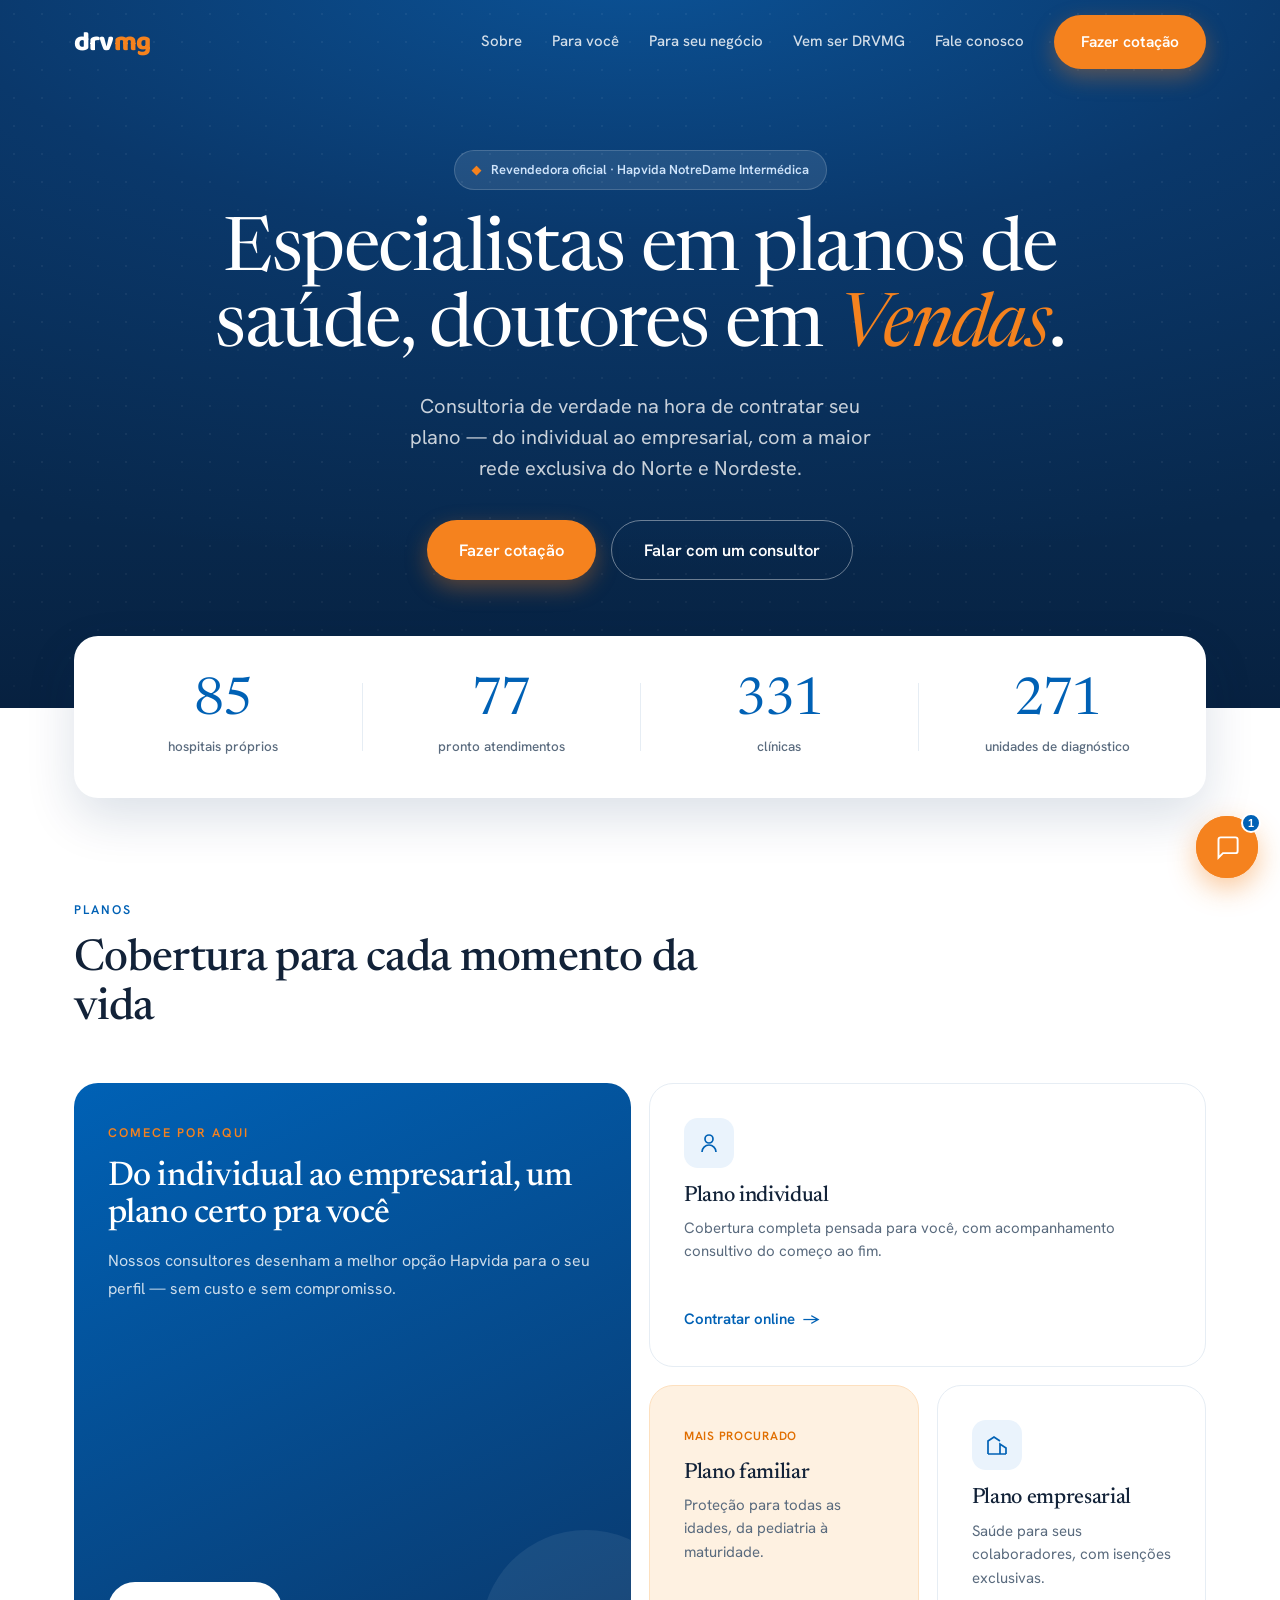
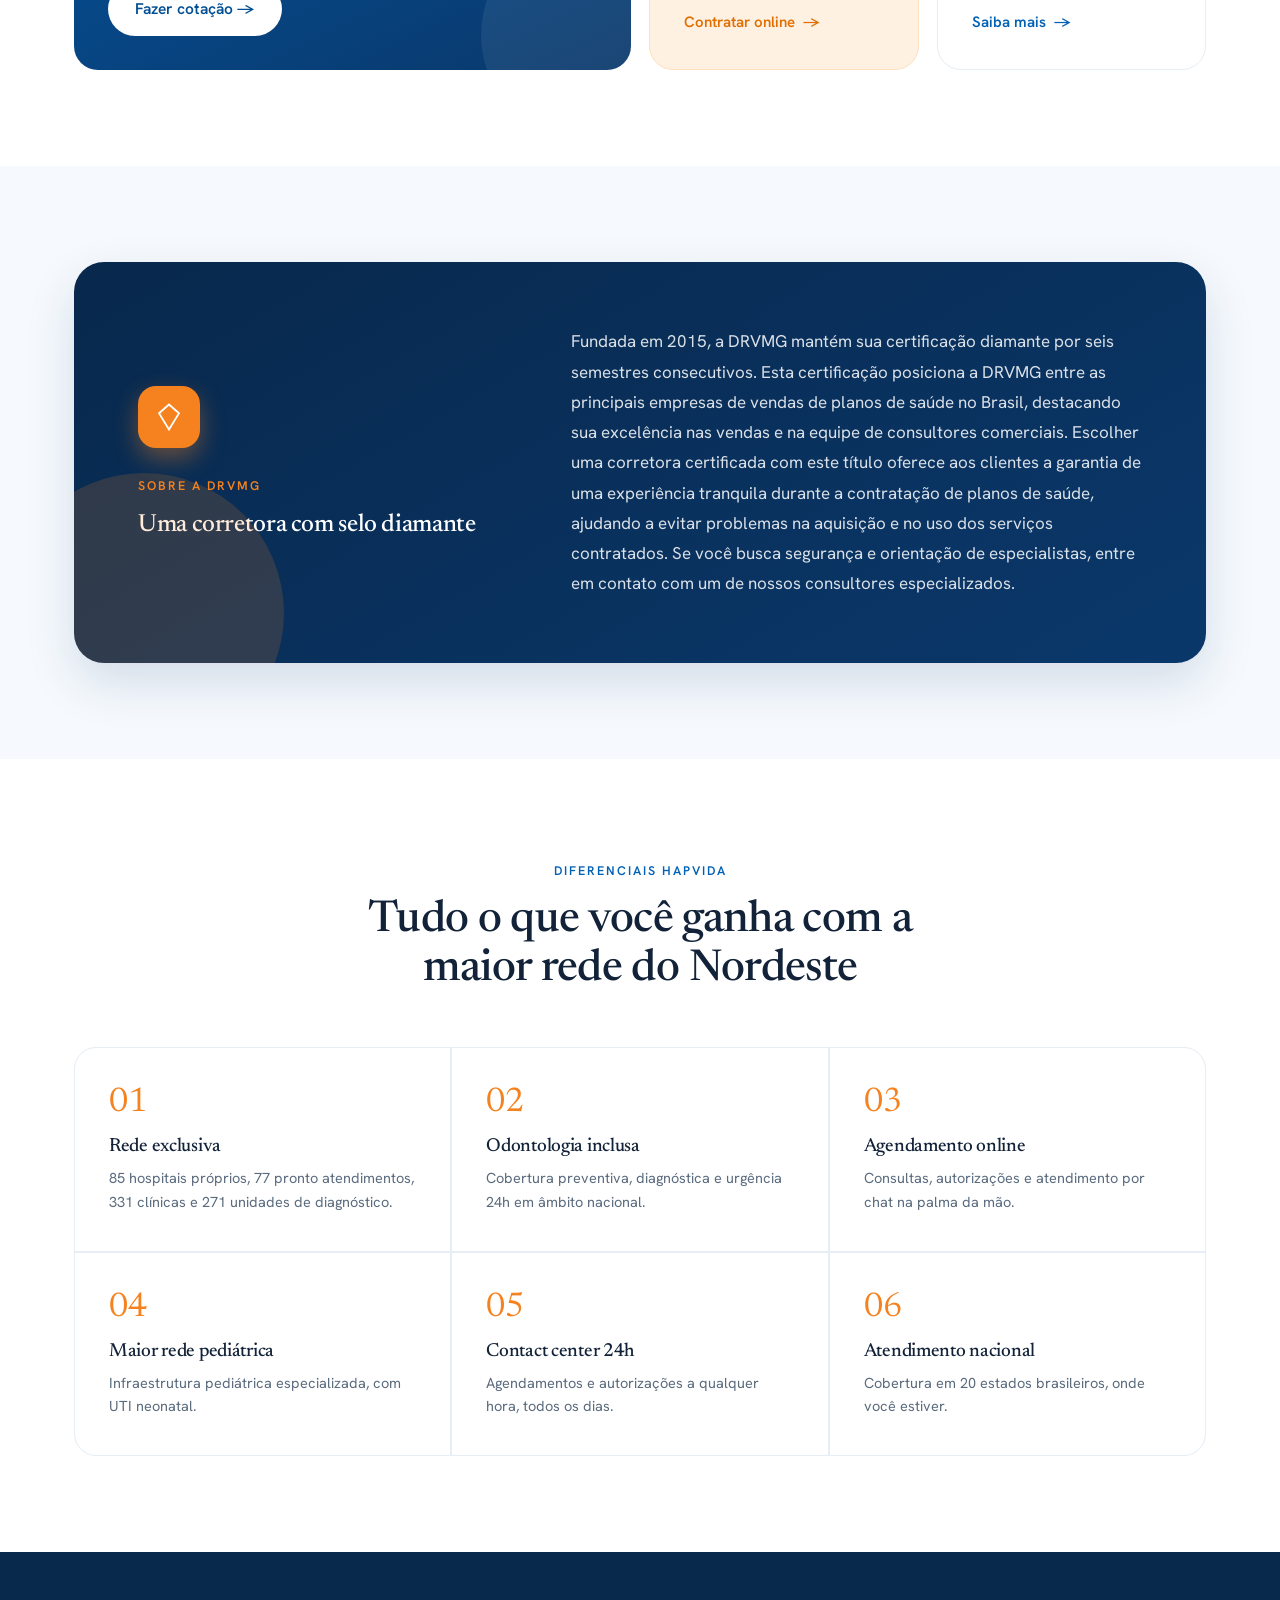
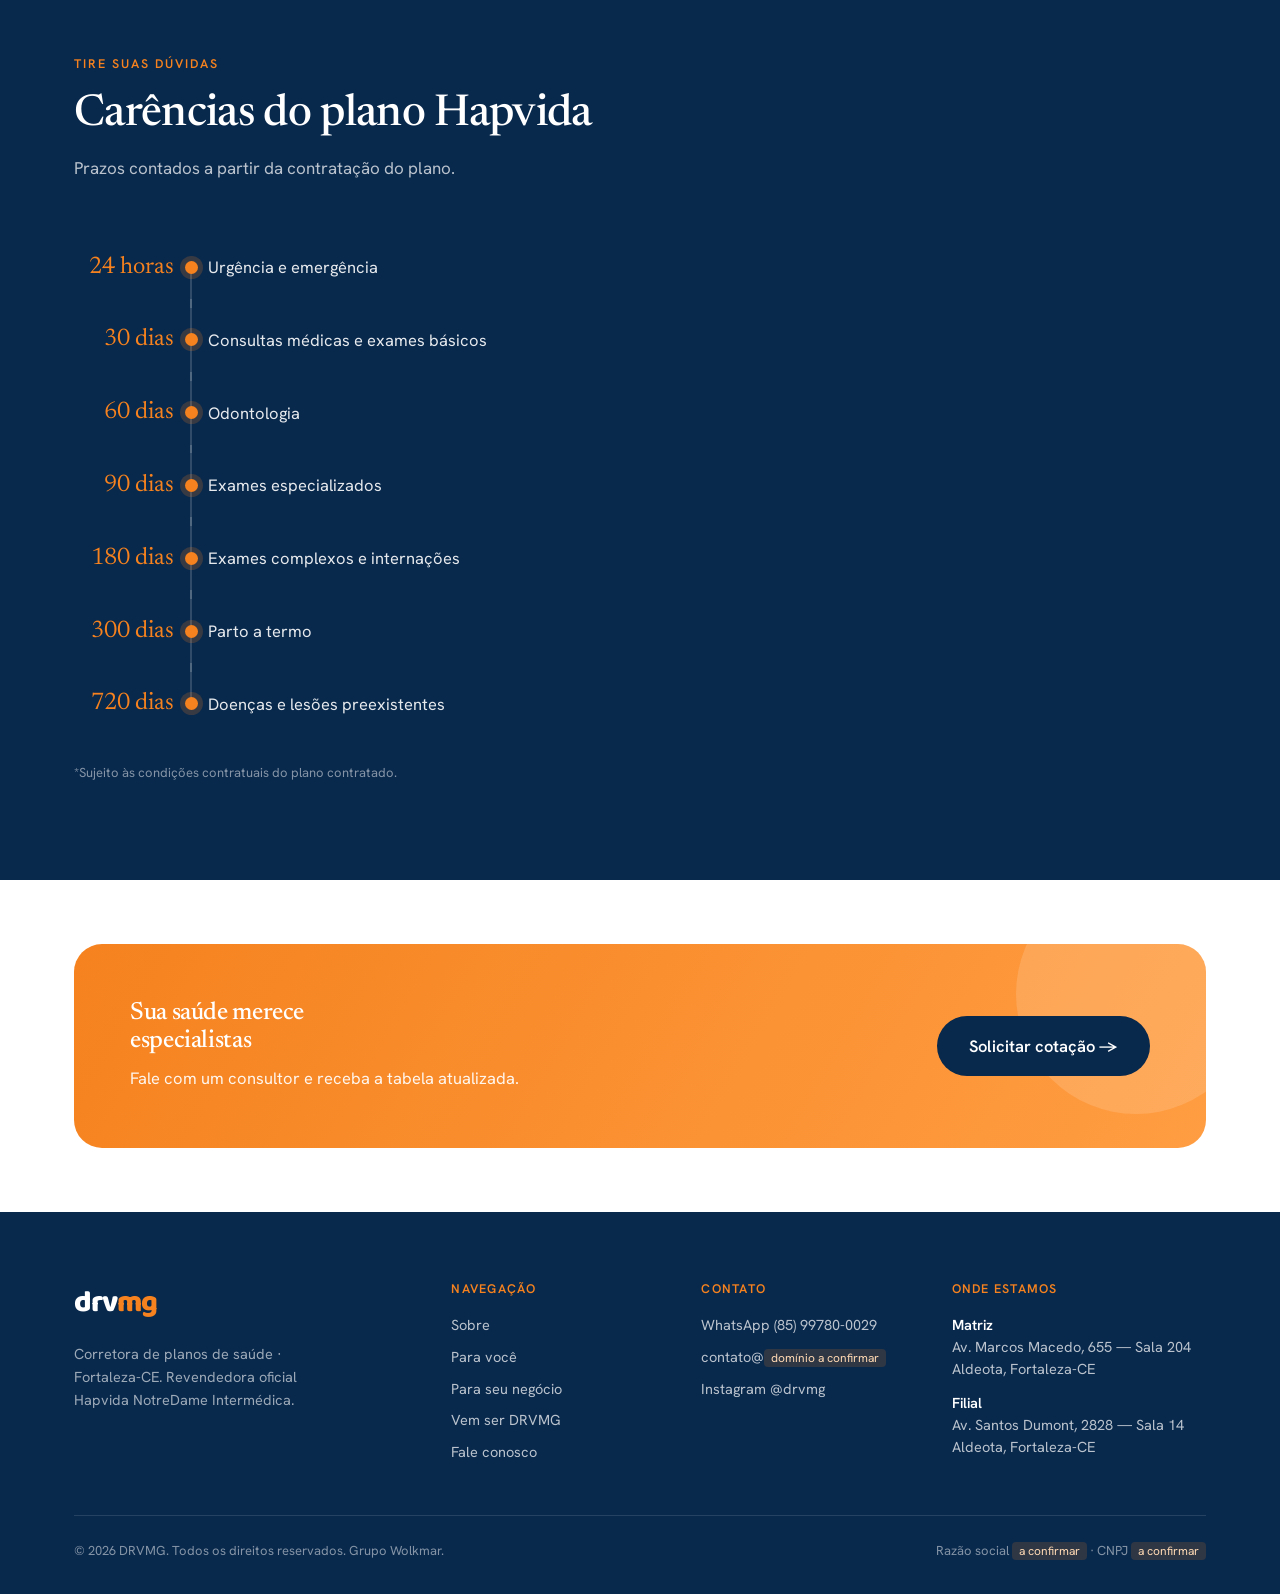
==== index.html @ 6e9d911c "Add DRVMG static site (Hapvida broker, Wolkmar rebrand) Co-Authored-By: Claude Opus 4.8 <noreply@ant" ====
<!doctype html>
<html lang="pt-BR">
<head>
<meta charset="utf-8" />
<meta name="viewport" content="width=device-width, initial-scale=1" />
<title>DRVMG — Planos de Saúde Hapvida em Fortaleza | Revendedora Oficial</title>
<meta name="description" content="Corretora certificação diamante no Hapvida NotreDame Intermédica. Planos individual, familiar e empresarial em Fortaleza-CE com atendimento consultivo." />
<link rel="preconnect" href="https://fonts.googleapis.com" />
<link rel="preconnect" href="https://fonts.gstatic.com" crossorigin />
<link href="https://fonts.googleapis.com/css2?family=Newsreader:ital,opsz,wght@0,6..72,300;0,6..72,400;0,6..72,500;1,6..72,400;1,6..72,500&family=Hanken+Grotesk:wght@400;500;600;700&display=swap" rel="stylesheet" />
<link rel="stylesheet" href="assets/styles.css" />
</head>
<body data-page="home">
<main>
  <section class="hero">
    <div class="wrap"><div class="inner">
      <span class="hpill rv"><span class="dm">◆</span> Revendedora oficial · Hapvida NotreDame Intermédica</span>
      <h1 class="rv d1">Especialistas em planos de saúde, doutores em <span class="mk">Vendas</span>.</h1>
      <p class="lede rv d2">Consultoria de verdade na hora de contratar seu plano — do individual ao empresarial, com a maior rede exclusiva do Norte e Nordeste.</p>
      <div class="hero-cta rv d3">
        <a class="btn btn-orange btn-lg" href="cotacao.html">Fazer cotação</a>
        <button class="btn btn-lineW btn-lg" data-wa="Olá! Gostaria de falar com um consultor da DRVMG.">Falar com um consultor</button>
      </div>
    </div></div>
  </section>

  <div class="wrap">
    <div class="statbar rv">
      <div class="stat"><div class="n">85</div><div class="t">hospitais próprios</div></div>
      <div class="stat"><div class="n">77</div><div class="t">pronto atendimentos</div></div>
      <div class="stat"><div class="n">331</div><div class="t">clínicas</div></div>
      <div class="stat"><div class="n">271</div><div class="t">unidades de diagnóstico</div></div>
    </div>
  </div>

  <section class="pad">
    <div class="wrap">
      <div class="sechead rv"><span class="over">Planos</span><h2>Cobertura para cada momento da vida</h2></div>
      <div class="bento">
        <div class="tile tA rv">
          <div>
            <span class="over">Comece por aqui</span>
            <h3>Do individual ao empresarial, um plano certo pra você</h3>
            <p>Nossos consultores desenham a melhor opção Hapvida para o seu perfil — sem custo e sem compromisso.</p>
          </div>
          <a class="btn btn-white" href="cotacao.html">Fazer cotação →</a>
        </div>
        <div class="tile tB rv d1">
          <div>
            <div class="pic"><svg width="24" height="24" viewBox="0 0 24 24" fill="none" stroke="currentColor" stroke-width="1.7"><circle cx="12" cy="8" r="4"/><path d="M5 21a7 7 0 0 1 14 0"/></svg></div>
            <h4>Plano individual</h4>
            <p class="desc">Cobertura completa pensada para você, com acompanhamento consultivo do começo ao fim.</p>
          </div>
          <a class="go" href="cotacao.html">Contratar online <span class="arw">→</span></a>
        </div>
        <div class="tile tC rv d2">
          <div>
            <span class="tag">Mais procurado</span>
            <h4 style="margin-top:12px">Plano familiar</h4>
            <p class="desc">Proteção para todas as idades, da pediatria à maturidade.</p>
          </div>
          <a class="go" href="cotacao.html">Contratar online <span class="arw">→</span></a>
        </div>
        <div class="tile tD rv d2">
          <div>
            <div class="pic"><svg width="24" height="24" viewBox="0 0 24 24" fill="none" stroke="currentColor" stroke-width="1.7"><path d="M3 21V8l6-4 6 4M15 21V11l6 4v6M3 21h18M7 12h0M11 12h0"/></svg></div>
            <h4>Plano empresarial</h4>
            <p class="desc">Saúde para seus colaboradores, com isenções exclusivas.</p>
          </div>
          <a class="go" href="para-seu-negocio.html">Saiba mais <span class="arw">→</span></a>
        </div>
      </div>
    </div>
  </section>

  <section class="pad bg-paper">
    <div class="wrap">
      <div class="instcard rv">
        <div>
          <div class="seal"><svg width="30" height="30" viewBox="0 0 24 24" fill="none" stroke="#fff" stroke-width="1.4"><path d="M12 2 4 9l8 13 8-13-8-7Z"/></svg></div>
          <span class="over">Sobre a DRVMG</span>
          <h2>Uma corretora com selo diamante</h2>
        </div>
        <div>
          <p>Fundada em 2015, a DRVMG mantém sua certificação diamante por seis semestres consecutivos. Esta certificação posiciona a DRVMG entre as principais empresas de vendas de planos de saúde no Brasil, destacando sua excelência nas vendas e na equipe de consultores comerciais. Escolher uma corretora certificada com este título oferece aos clientes a garantia de uma experiência tranquila durante a contratação de planos de saúde, ajudando a evitar problemas na aquisição e no uso dos serviços contratados. Se você busca segurança e orientação de especialistas, entre em contato com um de nossos consultores especializados.</p>
        </div>
      </div>
    </div>
  </section>

  <section class="pad">
    <div class="wrap">
      <div class="sechead center rv"><span class="over">Diferenciais Hapvida</span><h2>Tudo o que você ganha com a maior rede do Nordeste</h2></div>
      <div class="bengrid">
        <div class="ben rv"><div class="ix">01</div><h4>Rede exclusiva</h4><p>85 hospitais próprios, 77 pronto atendimentos, 331 clínicas e 271 unidades de diagnóstico.</p></div>
        <div class="ben rv d1"><div class="ix">02</div><h4>Odontologia inclusa</h4><p>Cobertura preventiva, diagnóstica e urgência 24h em âmbito nacional.</p></div>
        <div class="ben rv d2"><div class="ix">03</div><h4>Agendamento online</h4><p>Consultas, autorizações e atendimento por chat na palma da mão.</p></div>
        <div class="ben rv"><div class="ix">04</div><h4>Maior rede pediátrica</h4><p>Infraestrutura pediátrica especializada, com UTI neonatal.</p></div>
        <div class="ben rv d1"><div class="ix">05</div><h4>Contact center 24h</h4><p>Agendamentos e autorizações a qualquer hora, todos os dias.</p></div>
        <div class="ben rv d2"><div class="ix">06</div><h4>Atendimento nacional</h4><p>Cobertura em 20 estados brasileiros, onde você estiver.</p></div>
      </div>
    </div>
  </section>

  <section class="pad care">
    <div class="wrap">
      <div class="sechead rv"><span class="over" style="color:var(--orange)">Tire suas dúvidas</span><h2>Carências do plano Hapvida</h2><p>Prazos contados a partir da contratação do plano.</p></div>
      <div class="tline rv d1">
        <div class="titem"><div class="pz">24 horas</div><div class="cnx"><span class="dot"></span></div><div class="cv">Urgência e emergência</div></div>
        <div class="titem"><div class="pz">30 dias</div><div class="cnx"><span class="dot"></span></div><div class="cv">Consultas médicas e exames básicos</div></div>
        <div class="titem"><div class="pz">60 dias</div><div class="cnx"><span class="dot"></span></div><div class="cv">Odontologia</div></div>
        <div class="titem"><div class="pz">90 dias</div><div class="cnx"><span class="dot"></span></div><div class="cv">Exames especializados</div></div>
        <div class="titem"><div class="pz">180 dias</div><div class="cnx"><span class="dot"></span></div><div class="cv">Exames complexos e internações</div></div>
        <div class="titem"><div class="pz">300 dias</div><div class="cnx"><span class="dot"></span></div><div class="cv">Parto a termo</div></div>
        <div class="titem"><div class="pz">720 dias</div><div class="cnx"><span class="dot"></span></div><div class="cv">Doenças e lesões preexistentes</div></div>
      </div>
      <p class="carenote">*Sujeito às condições contratuais do plano contratado.</p>
    </div>
  </section>

  <section class="pad-sm">
    <div class="wrap">
      <div class="bandcard rv">
        <div><h2>Sua saúde merece especialistas</h2><p>Fale com um consultor e receba a tabela atualizada.</p></div>
        <a class="btn btn-dk" href="cotacao.html">Solicitar cotação →</a>
      </div>
    </div>
  </section>
</main>
<script src="assets/app.js"></script>
</body>
</html>
---- assets/styles.css ----
@import url('https://fonts.googleapis.com/css2?family=Baloo+2:wght@600;700;800&display=swap');
/* DRVMG — design system compartilhado (Newsreader + Hanken + Baloo 2, cores Hapvida) */
:root{
  --blue:#0061B5; --blue-600:#0071D1; --blue-700:#004E93; --blue-800:#0A386B; --blue-900:#08284C;
  --blue-50:#EAF3FC; --blue-100:#D6E7F8;
  --orange:#F5821E; --orange-600:#E06E00; --orange-50:#FEF1E1; --orange-100:#FDE0BF;
  --ink:#122238; --gray:#5A6B7E; --gray-2:#8A98A8;
  --paper:#F6FAFE; --white:#fff; --line:#E6EDF4;
  --font:"Hanken Grotesk",system-ui,sans-serif; --serif:"Newsreader",Georgia,serif; --logo:"Baloo 2","Hanken Grotesk",sans-serif;
  --sh:0 20px 50px rgba(9,45,90,.14); --sh-sm:0 8px 22px rgba(9,45,90,.08);
  --head-h:84px;
}
*{margin:0;padding:0;box-sizing:border-box}
html{scroll-behavior:smooth}
body{background:var(--white);color:var(--ink);font-family:var(--font);font-weight:400;font-size:16.5px;line-height:1.7;-webkit-font-smoothing:antialiased}
.wrap{max-width:1200px;margin:0 auto;padding:0 34px}
a{color:inherit;text-decoration:none}
img{max-width:100%;display:block}
h1,h2,h3,h4{font-family:var(--serif);font-weight:500;letter-spacing:-.015em;line-height:1.12;color:var(--ink)}
.over{font-size:12.5px;font-weight:600;letter-spacing:.16em;text-transform:uppercase;color:var(--blue)}
.serif{font-family:var(--serif)}

/* buttons */
.btn{font-family:var(--font);font-weight:600;font-size:15.5px;cursor:pointer;border:0;border-radius:999px;transition:all .22s ease;display:inline-flex;align-items:center;justify-content:center;gap:9px;text-align:center}
.btn-orange{background:var(--orange);color:#fff;padding:14px 27px;box-shadow:0 8px 22px rgba(245,130,30,.34)}
.btn-orange:hover{background:var(--orange-600);transform:translateY(-2px)}
.btn-blue{background:var(--blue);color:#fff;padding:14px 27px;box-shadow:0 8px 22px rgba(0,97,181,.28)}
.btn-blue:hover{background:var(--blue-700);transform:translateY(-2px)}
.btn-white{background:#fff;color:var(--blue-700);padding:14px 27px}
.btn-white:hover{transform:translateY(-2px);box-shadow:0 12px 28px rgba(0,0,0,.14)}
.btn-lineW{background:transparent;color:#fff;padding:13px 25px;border:1.5px solid rgba(255,255,255,.4)}
.btn-lineW:hover{border-color:#fff;background:rgba(255,255,255,.1)}
.btn-ghost{background:#fff;color:var(--blue);padding:13px 25px;border:1.5px solid var(--blue-100)}
.btn-ghost:hover{border-color:var(--blue);background:var(--blue-50)}
.btn-dk{background:var(--blue-900);color:#fff;padding:16px 32px;font-size:16.5px}
.btn-dk:hover{transform:translateY(-2px);background:#061c38}
.btn-lg{padding:16px 32px;font-size:16.5px}
.btn-block{width:100%}
.btn:disabled{opacity:.45;cursor:not-allowed;transform:none}

/* header */
.site-head{position:fixed;top:0;left:0;right:0;z-index:60;transition:background .3s ease,box-shadow .3s ease}
.site-head .wrap{display:flex;align-items:center;justify-content:space-between;height:var(--head-h)}
.brand{font-family:var(--logo);font-weight:800;font-size:27px;letter-spacing:-.03em;color:#fff;transition:color .3s ease;line-height:1}
.brand span{color:var(--orange)}
.nav{display:flex;align-items:center;gap:30px}
.navlink{font-size:15px;font-weight:500;color:rgba(255,255,255,.82);position:relative;padding:4px 0;transition:color .3s ease}
.navlink::after{content:"";position:absolute;left:0;bottom:-3px;width:0;height:2.5px;border-radius:2px;background:var(--orange);transition:width .28s ease}
.navlink:hover,.navlink.active{color:#fff}.navlink:hover::after,.navlink.active::after{width:100%}
.hamb{display:none;background:none;border:0;color:#fff;cursor:pointer;padding:6px}
.site-head.scrolled{background:#fff;box-shadow:0 6px 20px rgba(9,45,90,.09)}
.site-head.scrolled .brand{color:var(--blue-900)}
.site-head.scrolled .navlink{color:var(--gray)}
.site-head.scrolled .navlink:hover,.site-head.scrolled .navlink.active{color:var(--ink)}
.site-head.scrolled .hamb{color:var(--ink)}
/* mobile drawer */
.mmenu{position:fixed;inset:0;z-index:70;background:rgba(8,40,76,.5);backdrop-filter:blur(3px);opacity:0;visibility:hidden;transition:opacity .3s ease}
.mmenu.open{opacity:1;visibility:visible}
.mmenu-panel{position:absolute;top:0;right:0;height:100%;width:min(86%,340px);background:#fff;padding:26px 24px;display:flex;flex-direction:column;gap:6px;transform:translateX(100%);transition:transform .32s cubic-bezier(.2,.7,.2,1)}
.mmenu.open .mmenu-panel{transform:none}
.mmenu-panel .mm-top{display:flex;justify-content:space-between;align-items:center;margin-bottom:18px}
.mmenu-panel .brand{color:var(--blue-900)}
.mmenu-panel a{font-size:17px;font-weight:500;color:var(--ink);padding:13px 8px;border-bottom:1px solid var(--line)}
.mmenu-panel a.active{color:var(--orange-600)}
.mmenu-panel .btn{margin-top:16px}
.iconbtn{background:none;border:0;color:var(--ink);cursor:pointer;padding:6px}

/* hero */
.hero{position:relative;background:radial-gradient(120% 85% at 50% -5%,#0B5296 0%,#0A386B 46%,#08284C 100%);color:#fff;overflow:hidden;padding:150px 0 128px;text-align:center}
.hero::before{content:"";position:absolute;inset:0;background-image:radial-gradient(rgba(255,255,255,.05) 1px,transparent 1.4px);background-size:28px 28px;pointer-events:none}
.hero::after{content:"";position:absolute;left:0;right:0;bottom:0;height:180px;background:linear-gradient(to bottom,transparent,rgba(6,26,52,.5));pointer-events:none}
.hero .inner{position:relative;z-index:2;max-width:880px;margin:0 auto}
.hpill{display:inline-flex;align-items:center;gap:9px;font-size:13px;font-weight:600;padding:8px 17px;border-radius:999px;background:rgba(255,255,255,.1);border:1px solid rgba(255,255,255,.16);color:#cfe4fb}
.hpill .dm{color:var(--orange)}
.hero h1{color:#fff;font-weight:400;font-size:clamp(42px,6vw,74px);line-height:1.02;letter-spacing:-.02em;margin:26px 0 24px}
.hero h1 .mk{color:var(--orange);font-style:italic}
.hero .lede{font-size:20px;line-height:1.55;color:rgba(255,255,255,.78);max-width:44ch;margin:0 auto}
.hero-cta{display:flex;gap:15px;justify-content:center;margin-top:36px;flex-wrap:wrap}
/* compact hero for sub-pages */
.hero-sm{padding:150px 0 74px;text-align:left}
.hero-sm .inner{margin:0;max-width:760px}
.hero-sm h1{font-size:clamp(34px,5vw,56px);margin:18px 0 14px}
.hero-sm .lede{margin:0;font-size:19px;max-width:52ch}
.crumbs{font-size:13.5px;color:rgba(255,255,255,.6);display:flex;gap:8px;align-items:center}
.crumbs a:hover{color:#fff}.crumbs .sep{opacity:.5}

/* floating stat bar */
.statbar{background:#fff;border-radius:24px;box-shadow:var(--sh);margin-top:-72px;position:relative;z-index:20;display:grid;grid-template-columns:repeat(4,1fr);padding:34px 10px}
.stat{text-align:center;padding:6px 18px;position:relative}
.stat + .stat::before{content:"";position:absolute;left:0;top:14%;height:72%;width:1px;background:var(--line)}
.stat .n{font-family:var(--serif);font-size:52px;font-weight:400;line-height:1;color:var(--blue);letter-spacing:-.02em}
.stat .t{margin-top:7px;font-size:13.5px;color:var(--gray);font-weight:500}

/* sections */
section.pad{padding:96px 0}
section.pad-sm{padding:64px 0}
.sechead{max-width:640px;margin-bottom:48px}
.sechead.center{margin:0 auto 52px;text-align:center}
.sechead h2{font-size:clamp(30px,3.8vw,44px);margin-top:14px}
.sechead p{margin-top:14px;color:var(--gray);font-size:17px}
.bg-paper{background:var(--paper)}

/* bento plans */
.bento{display:grid;grid-template-columns:repeat(4,1fr);grid-auto-rows:1fr;gap:18px}
.tile{border-radius:24px;padding:34px;display:flex;flex-direction:column;transition:transform .28s ease,box-shadow .28s ease}
.tile:hover{transform:translateY(-5px)}
.tA{grid-column:1/3;grid-row:1/3;background:linear-gradient(155deg,var(--blue) 0%,var(--blue-800) 100%);color:#fff;justify-content:space-between;overflow:hidden;position:relative}
.tA::after{content:"";position:absolute;right:-60px;bottom:-70px;width:210px;height:210px;border-radius:50%;background:rgba(255,255,255,.07)}
.tA .over{color:var(--orange)}
.tA h3{color:#fff;font-size:34px;margin:14px 0 0;line-height:1.1}
.tA p{color:rgba(255,255,255,.8);font-size:16px;margin-top:14px;position:relative;z-index:1}
.tA .btn{align-self:flex-start;margin-top:26px;position:relative;z-index:1}
.tB{grid-column:3/5;grid-row:1/2;background:#fff;border:1.5px solid var(--line)}
.tC{grid-column:3/4;grid-row:2/3;background:var(--orange-50);border:1.5px solid var(--orange-100)}
.tD{grid-column:4/5;grid-row:2/3;background:#fff;border:1.5px solid var(--line)}
.tB,.tC,.tD{justify-content:space-between}
.tB:hover,.tC:hover,.tD:hover{box-shadow:var(--sh-sm);border-color:transparent}
.pic{width:50px;height:50px;border-radius:14px;display:flex;align-items:center;justify-content:center;background:var(--blue-50);color:var(--blue);margin-bottom:16px}
.tC .pic{background:#fff;color:var(--orange-600)}
.tile h4{font-size:22px;margin-bottom:9px}
.tile .desc{font-size:15px;color:var(--gray);line-height:1.55;margin-bottom:20px}
.go{font-size:15px;font-weight:600;color:var(--blue);display:inline-flex;align-items:center;gap:8px}
.tC .go{color:var(--orange-600)}
.go .arw{transition:transform .22s ease}.tile:hover .go .arw,.go:hover .arw{transform:translateX(5px)}
.tag{font-size:12px;font-weight:600;color:var(--orange-600);letter-spacing:.06em;text-transform:uppercase}

/* institutional floating card */
.instcard{background:linear-gradient(150deg,var(--blue-900),var(--blue-800));color:#fff;border-radius:30px;padding:64px;display:grid;grid-template-columns:.8fr 1.2fr;gap:52px;align-items:center;box-shadow:var(--sh);position:relative;overflow:hidden}
.instcard::before{content:"";position:absolute;left:-70px;bottom:-90px;width:280px;height:280px;border-radius:50%;background:rgba(245,130,30,.16)}
.instcard .over{color:var(--orange)}
.instcard h2{color:#fff;margin-top:14px}
.seal{width:62px;height:62px;border-radius:18px;background:var(--orange);display:flex;align-items:center;justify-content:center;margin-bottom:22px;box-shadow:0 10px 24px rgba(245,130,30,.4)}
.instcard p{font-size:17px;line-height:1.78;color:rgba(255,255,255,.85);position:relative;z-index:1}

/* numbered benefits */
.bengrid{display:grid;grid-template-columns:repeat(3,1fr);gap:2px;background:var(--line);border:1px solid var(--line);border-radius:22px;overflow:hidden}
.ben{background:#fff;padding:38px 34px;transition:background .25s ease;position:relative}
.ben:hover{background:var(--blue-50)}
.ben .ix{font-family:var(--serif);font-size:34px;color:var(--orange);line-height:1;font-weight:400}
.ben h4{font-size:19px;margin:16px 0 9px}
.ben p{font-size:14.5px;color:var(--gray);line-height:1.6}
.ben .ic{position:absolute;top:38px;right:34px;color:var(--blue-100)}
.ben:hover .ic{color:var(--blue)}

/* carencias timeline */
.care{background:var(--blue-900);color:#fff}
.care .sechead h2{color:#fff}.care .sechead p{color:rgba(255,255,255,.72)}
.tline{max-width:720px}
.titem{display:grid;grid-template-columns:100px 34px 1fr;align-items:center;padding:16px 0}
.titem .pz{font-family:var(--serif);font-size:24px;font-weight:400;color:var(--orange);text-align:right}
.titem .cnx{position:relative;height:100%;display:flex;align-items:center;justify-content:center}
.titem .cnx::before{content:"";position:absolute;top:-50%;bottom:-50%;width:2px;background:rgba(255,255,255,.16)}
.titem:first-child .cnx::before{top:50%}.titem:last-child .cnx::before{bottom:50%}
.titem .dot{width:13px;height:13px;border-radius:50%;background:var(--orange);box-shadow:0 0 0 5px rgba(245,130,30,.2);position:relative;z-index:1}
.titem .cv{font-size:16.5px;color:rgba(255,255,255,.9)}
.carenote{margin-top:22px;font-size:13px;color:rgba(255,255,255,.5)}

/* cta band */
.bandcard{background:linear-gradient(120deg,var(--orange),#ff9d42);border-radius:28px;padding:56px;display:flex;align-items:center;justify-content:space-between;gap:36px;flex-wrap:wrap;position:relative;overflow:hidden}
.bandcard::before{content:"";position:absolute;right:-50px;top:-70px;width:240px;height:240px;border-radius:50%;background:rgba(255,255,255,.14)}
.bandcard h2{color:#fff;max-width:18ch;position:relative;z-index:1}
.bandcard p{color:rgba(255,255,255,.92);margin-top:8px;position:relative;z-index:1}
.bandcard .btn{position:relative;z-index:1}

/* generic cards / values / faq / contact */
.grid-3{display:grid;grid-template-columns:repeat(3,1fr);gap:20px}
.grid-2{display:grid;grid-template-columns:repeat(2,1fr);gap:22px}
.card{background:#fff;border:1.5px solid var(--line);border-radius:20px;padding:32px}
.card h3{font-size:22px;margin-bottom:10px}
.card h4{font-size:19px;margin-bottom:8px}
.card p{color:var(--gray);font-size:15.5px}
.card .pic{margin-bottom:16px}
.chips{display:flex;flex-wrap:wrap;gap:10px}
.chip{background:var(--blue-50);color:var(--blue-700);font-weight:600;font-size:14px;padding:8px 15px;border-radius:999px;display:inline-flex;gap:8px;align-items:center}
.list-check{list-style:none;display:grid;gap:14px}
.list-check li{display:flex;gap:12px;align-items:flex-start;font-size:16px;color:var(--ink)}
.list-check .ck{flex:none;width:24px;height:24px;border-radius:50%;background:var(--orange-50);color:var(--orange-600);display:flex;align-items:center;justify-content:center;margin-top:1px}

.faq-item{border-bottom:1px solid var(--line)}
.faq-q{width:100%;background:none;border:0;cursor:pointer;display:flex;justify-content:space-between;align-items:center;gap:20px;padding:22px 4px;font-family:var(--font);font-size:17.5px;font-weight:500;color:var(--ink);text-align:left}
.faq-q .fx{flex:none;color:var(--orange);transition:transform .3s ease}
.faq-item.open .fx{transform:rotate(45deg)}
.faq-a{max-height:0;overflow:hidden;transition:max-height .35s ease}
.faq-a p{padding:0 4px 22px;color:var(--gray);font-size:16px;max-width:70ch}

/* footer */
footer{background:var(--blue-900);color:rgba(255,255,255,.7);font-size:14.5px}
footer .wrap{padding:66px 34px 32px}
.fgrid{display:grid;grid-template-columns:1.6fr 1fr 1fr 1.2fr;gap:38px;padding-bottom:42px;border-bottom:1px solid rgba(255,255,255,.12)}
.fbrand .mark{font-family:var(--logo);font-weight:800;font-size:30px;letter-spacing:-.03em;color:#fff}
.fbrand .mark span{color:var(--orange)}
.fbrand p{margin-top:13px;max-width:30ch;line-height:1.6;color:rgba(255,255,255,.6)}
.fcol h5{font-size:12.5px;letter-spacing:.1em;text-transform:uppercase;color:var(--orange);margin-bottom:15px;font-weight:600}
.fcol a,.fcol div{display:block;color:rgba(255,255,255,.72);margin-bottom:10px;line-height:1.5}
.fcol a:hover{color:#fff}
.ph{color:#ffd9b3;font-size:12px;background:rgba(245,130,30,.16);padding:1px 7px;border-radius:4px}
.foot-bottom{padding-top:24px;display:flex;justify-content:space-between;gap:18px;flex-wrap:wrap;font-size:13px;color:rgba(255,255,255,.5)}

/* forms */
.field{display:flex;flex-direction:column;gap:7px;margin-bottom:18px}
.field label{font-size:14px;font-weight:600;color:var(--ink)}
.field .hint{font-size:12.5px;color:var(--gray-2)}
.input,.select,.textarea{font-family:var(--font);font-size:16px;color:var(--ink);background:#fff;border:1.5px solid var(--line);border-radius:12px;padding:13px 15px;transition:border-color .2s ease,box-shadow .2s ease;width:100%}
.input:focus,.select:focus,.textarea:focus{outline:0;border-color:var(--blue);box-shadow:0 0 0 4px var(--blue-50)}
.input.err,.select.err{border-color:#e2564f;box-shadow:0 0 0 4px #fdecec}
.errmsg{font-size:12.5px;color:#c23a34;display:none}
.field.invalid .errmsg{display:block}
.opt-cards.grp-invalid .opt{border-color:#e2564f}
.row-2{display:grid;grid-template-columns:1fr 1fr;gap:16px}

/* radio option cards */
.opt-cards{display:grid;gap:14px}
.opt-cards.cols-2{grid-template-columns:1fr 1fr}
.opt-cards.cols-3{grid-template-columns:repeat(3,1fr)}
.opt{position:relative;border:1.5px solid var(--line);border-radius:16px;padding:20px 18px;cursor:pointer;transition:all .2s ease;background:#fff;display:flex;gap:14px;align-items:flex-start}
.opt:hover{border-color:var(--blue-100);background:var(--blue-50)}
.opt input{position:absolute;opacity:0;pointer-events:none}
.opt .oi{flex:none;width:44px;height:44px;border-radius:12px;background:var(--blue-50);color:var(--blue);display:flex;align-items:center;justify-content:center}
.opt .ot{font-weight:600;color:var(--ink);font-size:16px}
.opt .od{font-size:13.5px;color:var(--gray);margin-top:2px}
.opt .chkmark{position:absolute;top:14px;right:14px;width:22px;height:22px;border-radius:50%;border:2px solid var(--line);display:flex;align-items:center;justify-content:center;color:#fff;transition:all .2s ease}
.opt.sel{border-color:var(--blue);background:var(--blue-50);box-shadow:0 0 0 3px var(--blue-50)}
.opt.sel .oi{background:var(--blue);color:#fff}
.opt.sel .chkmark{background:var(--blue);border-color:var(--blue)}
.opt.sel .chkmark svg{display:block}.opt .chkmark svg{display:none}

/* floating attendance balloon */
.fab{position:fixed;right:22px;bottom:22px;z-index:80;display:flex;flex-direction:column;align-items:flex-end;gap:14px}
.fab-toast{background:#fff;border-radius:16px 16px 4px 16px;box-shadow:var(--sh);padding:12px 16px;max-width:230px;font-size:13.5px;color:var(--ink);position:relative;opacity:0;transform:translateY(8px) scale(.96);transition:all .3s ease;pointer-events:none}
.fab-toast.show{opacity:1;transform:none;pointer-events:auto}
.fab-toast b{color:var(--blue-700)}
.fab-toast .x{position:absolute;top:6px;right:8px;color:var(--gray-2);cursor:pointer;font-size:15px;line-height:1}
.fab-btn{width:62px;height:62px;border-radius:50%;border:0;cursor:pointer;background:var(--orange);color:#fff;box-shadow:0 10px 28px rgba(245,130,30,.45);display:flex;align-items:center;justify-content:center;position:relative;transition:transform .2s ease}
.fab-btn:hover{transform:scale(1.06)}
.fab-btn .badge{position:absolute;top:-3px;right:-3px;width:20px;height:20px;border-radius:50%;background:var(--blue);color:#fff;font-size:11px;font-weight:700;display:flex;align-items:center;justify-content:center;border:2px solid #fff}
.fab-btn .ring{position:absolute;inset:0;border-radius:50%;border:2px solid var(--orange);animation:pulse 2.2s ease-out infinite}
@keyframes pulse{0%{transform:scale(1);opacity:.7}100%{transform:scale(1.9);opacity:0}}
/* chat panel */
.chat{position:fixed;right:22px;bottom:22px;z-index:81;width:min(92vw,360px);background:#fff;border-radius:20px;box-shadow:var(--sh);overflow:hidden;transform-origin:bottom right;opacity:0;visibility:hidden;transform:translateY(14px) scale(.96);transition:all .28s cubic-bezier(.2,.7,.2,1)}
.chat.open{opacity:1;visibility:visible;transform:none}
.chat-head{background:linear-gradient(140deg,var(--blue),var(--blue-800));color:#fff;padding:20px 20px 22px;display:flex;gap:12px;align-items:center;position:relative}
.chat-head .av{width:44px;height:44px;border-radius:50%;background:rgba(255,255,255,.16);display:flex;align-items:center;justify-content:center;flex:none}
.chat-head .status{font-size:12.5px;color:#bfe0c4;display:flex;align-items:center;gap:6px;margin-top:2px}
.chat-head .status .dot{width:8px;height:8px;border-radius:50%;background:#57d98a;box-shadow:0 0 0 3px rgba(87,217,138,.25)}
.chat-head .close{position:absolute;top:14px;right:14px;color:#fff;background:none;border:0;cursor:pointer;opacity:.85}
.chat-body{padding:18px}
.chat-msg{background:var(--blue-50);color:var(--ink);border-radius:4px 16px 16px 16px;padding:12px 15px;font-size:14.5px;max-width:86%;margin-bottom:16px}
.chat-opts{display:grid;gap:10px}
.chat-opt{display:flex;align-items:center;gap:12px;padding:13px 15px;border:1.5px solid var(--line);border-radius:14px;cursor:pointer;transition:all .2s ease;background:#fff;font-size:15px;font-weight:500;color:var(--ink);text-align:left;width:100%}
.chat-opt:hover{border-color:var(--blue);background:var(--blue-50);transform:translateX(2px)}
.chat-opt .ci{flex:none;width:36px;height:36px;border-radius:10px;background:var(--blue-50);color:var(--blue);display:flex;align-items:center;justify-content:center}
.chat-opt .arw{margin-left:auto;color:var(--gray-2)}
.chat-foot{padding:14px 18px;border-top:1px solid var(--line);font-size:12px;color:var(--gray-2);text-align:center}

/* popup modal */
.modal-ov{position:fixed;inset:0;z-index:90;background:rgba(8,40,76,.55);backdrop-filter:blur(4px);display:flex;align-items:center;justify-content:center;padding:22px;opacity:0;visibility:hidden;transition:opacity .3s ease}
.modal-ov.open{opacity:1;visibility:visible}
.modal{background:#fff;border-radius:24px;overflow:hidden;width:min(100%,860px);display:grid;grid-template-columns:1fr 1fr;box-shadow:var(--sh);transform:translateY(16px) scale(.97);transition:transform .32s cubic-bezier(.2,.7,.2,1)}
.modal-ov.open .modal{transform:none}
.modal-aside{background:linear-gradient(150deg,var(--blue),var(--blue-900));color:#fff;padding:44px 38px;position:relative;overflow:hidden;display:flex;flex-direction:column;justify-content:center}
.modal-aside::before{content:"";position:absolute;right:-60px;bottom:-70px;width:200px;height:200px;border-radius:50%;background:rgba(245,130,30,.2)}
.modal-aside .over{color:var(--orange)}
.modal-aside h3{color:#fff;font-size:28px;margin:12px 0 12px}
.modal-aside p{color:rgba(255,255,255,.82);font-size:15px;position:relative;z-index:1}
.modal-aside ul{list-style:none;margin-top:18px;display:grid;gap:10px;position:relative;z-index:1}
.modal-aside li{display:flex;gap:10px;align-items:center;font-size:14.5px;color:#fff}
.modal-aside li .ck{color:var(--orange)}
.modal-form{padding:44px 38px;position:relative}
.modal-form h4{font-size:21px;margin-bottom:6px}
.modal-form .sub{color:var(--gray);font-size:14.5px;margin-bottom:22px}
.modal-close{position:absolute;top:16px;right:16px;background:#fff;border:1.5px solid var(--line);color:var(--ink);cursor:pointer;width:36px;height:36px;border-radius:50%;display:flex;align-items:center;justify-content:center;z-index:3}
.modal-close:hover{background:var(--blue-50)}
.form-ok{display:none;text-align:center;padding:16px 0}
.form-ok .ok-ic{width:64px;height:64px;border-radius:50%;background:var(--blue-50);color:var(--blue);display:flex;align-items:center;justify-content:center;margin:0 auto 16px}

/* quote wizard */
.wizard{max-width:820px;margin:0 auto;background:#fff;border:1.5px solid var(--line);border-radius:24px;box-shadow:var(--sh-sm);overflow:hidden}
.wz-top{padding:26px 32px 0}
.wz-bar{height:6px;background:var(--line);border-radius:999px;overflow:hidden;margin-bottom:10px}
.wz-fill{height:100%;background:linear-gradient(90deg,var(--blue),var(--orange));width:20%;border-radius:999px;transition:width .4s cubic-bezier(.2,.7,.2,1)}
.wz-meta{display:flex;justify-content:space-between;font-size:13px;color:var(--gray);font-weight:500}
.wz-body{padding:20px 32px 8px}
.wz-step{display:none;animation:fade .35s ease}
.wz-step.active{display:block}
@keyframes fade{from{opacity:0;transform:translateY(10px)}to{opacity:1;transform:none}}
.wz-step h3{font-size:24px;margin-bottom:6px}
.wz-step .stx{color:var(--gray);font-size:15px;margin-bottom:22px}
.wz-nav{display:flex;justify-content:space-between;gap:14px;padding:18px 32px 30px;border-top:1px solid var(--line);margin-top:14px}
.ages{display:grid;gap:10px;margin-top:6px}
.age-row{display:flex;gap:10px;align-items:center}
.age-row .input{max-width:120px}
.age-row .rm{background:var(--blue-50);border:0;color:var(--blue-700);width:42px;height:42px;border-radius:11px;cursor:pointer;flex:none;display:flex;align-items:center;justify-content:center}
.age-row .rm:hover{background:var(--blue-100)}
.addage{background:none;border:1.5px dashed var(--blue-100);color:var(--blue-700);border-radius:12px;padding:11px;cursor:pointer;font-family:var(--font);font-weight:600;font-size:14.5px;display:flex;gap:8px;align-items:center;justify-content:center;margin-top:4px}
.addage:hover{background:var(--blue-50)}
.wz-summary{background:var(--blue-50);border-radius:16px;padding:20px 22px;margin-bottom:8px}
.wz-summary .srow{display:flex;justify-content:space-between;gap:16px;padding:8px 0;border-bottom:1px solid var(--blue-100);font-size:14.5px}
.wz-summary .srow:last-child{border-bottom:0}
.wz-summary .srow span:first-child{color:var(--gray)}
.wz-summary .srow span:last-child{font-weight:600;color:var(--ink);text-align:right}
.wz-done{text-align:center;padding:30px 10px}
.wz-done .ok-ic{width:76px;height:76px;border-radius:50%;background:var(--blue-50);color:var(--blue);display:flex;align-items:center;justify-content:center;margin:0 auto 20px}

/* reveal */
.rv{opacity:0;transform:translateY(24px);transition:opacity .7s cubic-bezier(.2,.7,.2,1),transform .7s cubic-bezier(.2,.7,.2,1)}
.rv.in{opacity:1;transform:none}
.d1{transition-delay:.08s}.d2{transition-delay:.16s}.d3{transition-delay:.24s}
.sr-only{position:absolute;width:1px;height:1px;padding:0;margin:-1px;overflow:hidden;clip:rect(0,0,0,0);border:0}

@media(max-width:920px){
  .nav{display:none}.hamb{display:block}
  .statbar{grid-template-columns:repeat(2,1fr);gap:26px 0}
  .stat:nth-child(3)::before{display:none}
  .bento{grid-template-columns:1fr}
  .tA,.tB,.tC,.tD{grid-column:1/-1;grid-row:auto}
  .tA{min-height:210px}
  .instcard{grid-template-columns:1fr;gap:30px;padding:44px 34px}
  .bengrid,.grid-3,.grid-2,.opt-cards.cols-3{grid-template-columns:1fr}
  .modal{grid-template-columns:1fr}.modal-aside{display:none}
  .fgrid{grid-template-columns:1fr 1fr}
}
@media(max-width:560px){
  .wrap{padding:0 20px}
  .hero{padding:130px 0 116px}.hero-sm{padding:130px 0 62px}
  .titem{grid-template-columns:74px 28px 1fr}.titem .pz{font-size:19px}
  .fgrid{grid-template-columns:1fr}
  .instcard,.bandcard{padding:34px 24px}
  .opt-cards.cols-2{grid-template-columns:1fr}
  .row-2{grid-template-columns:1fr}
  .wz-body,.wz-top,.wz-nav{padding-left:20px;padding-right:20px}
  section.pad{padding:70px 0}
}
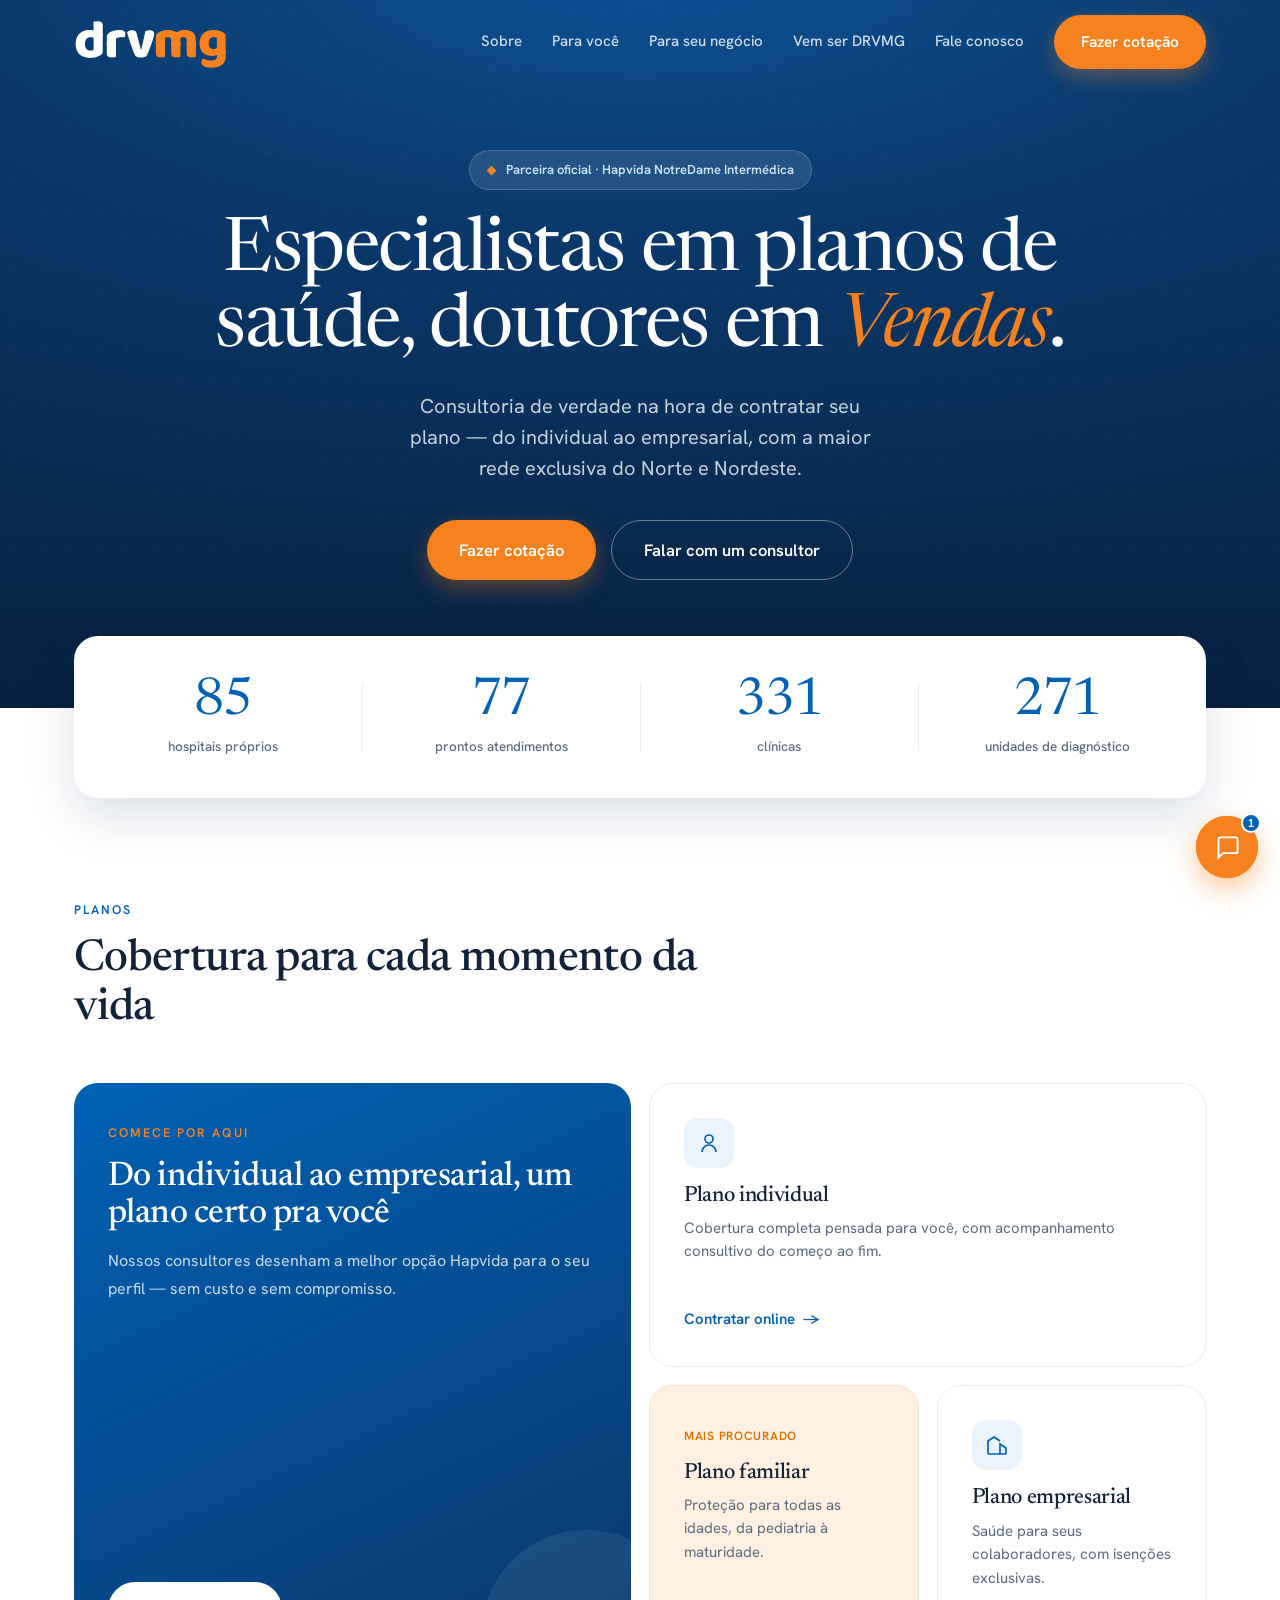
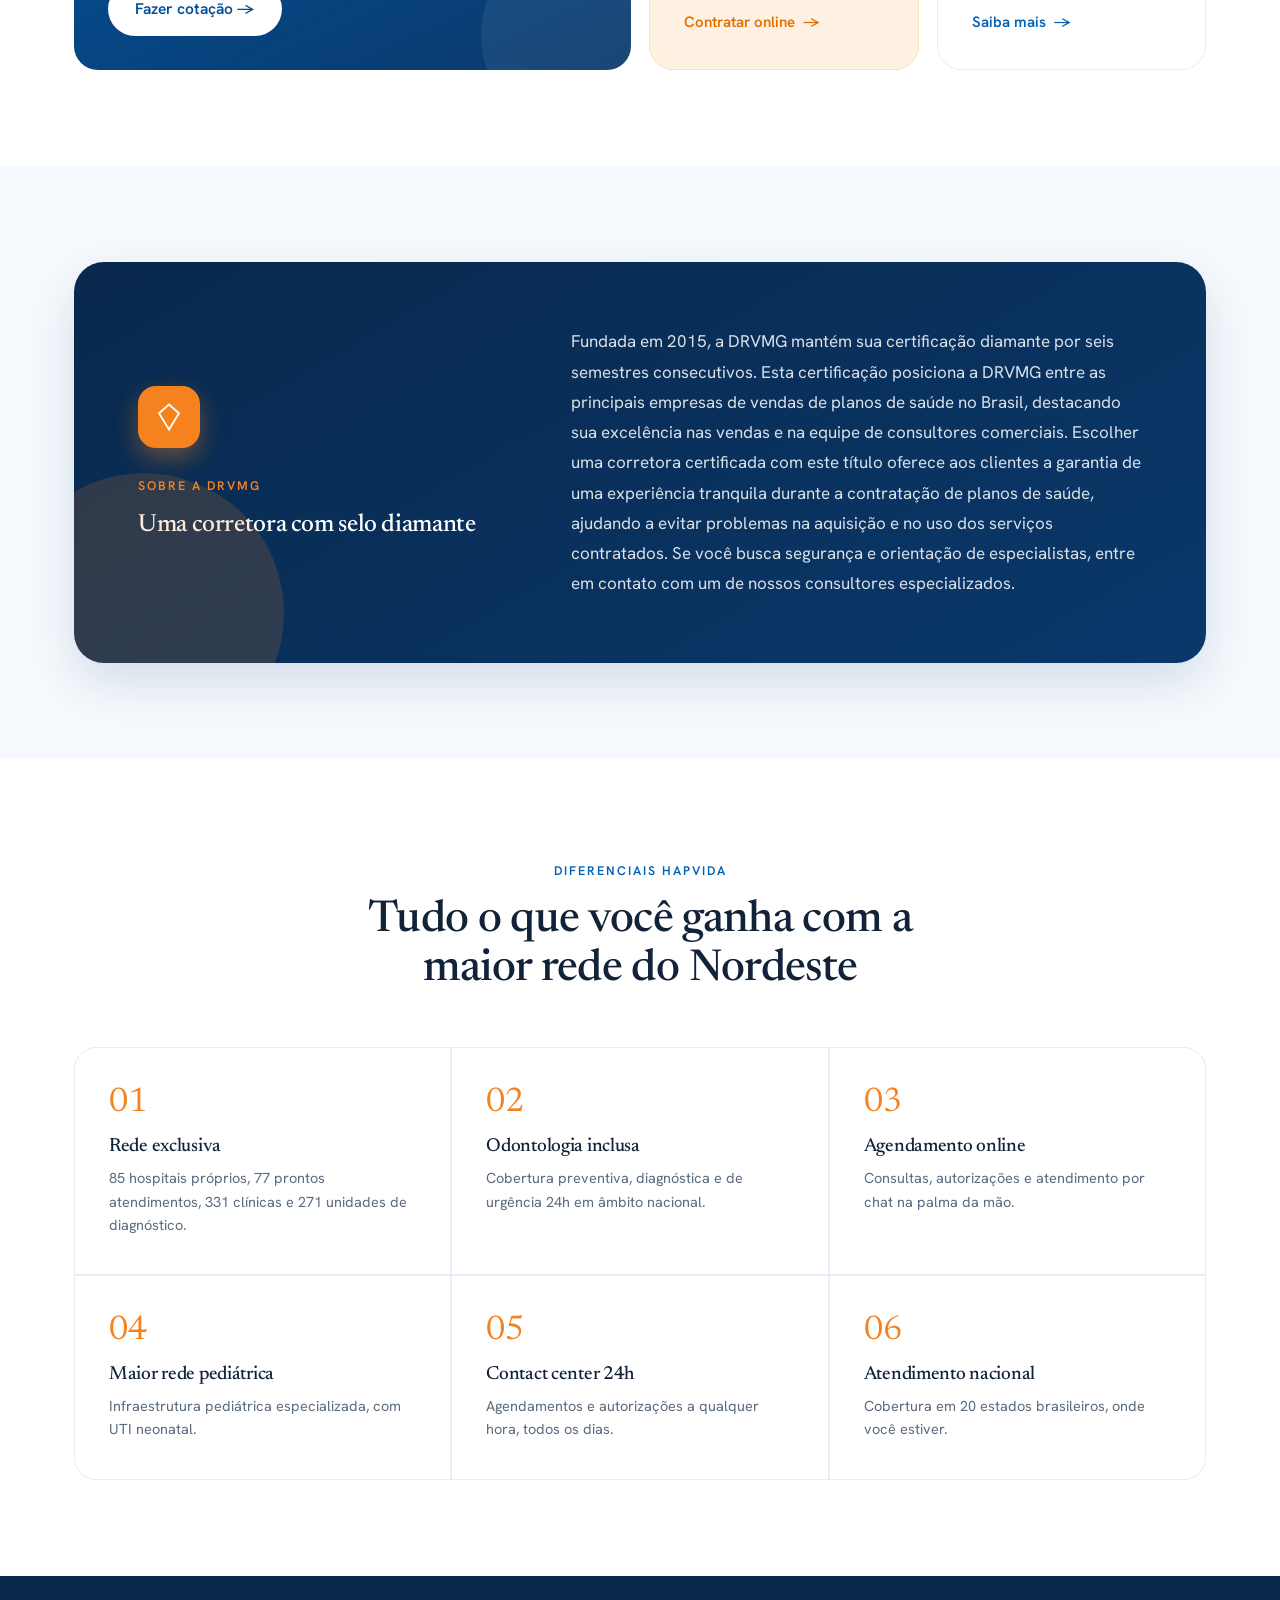
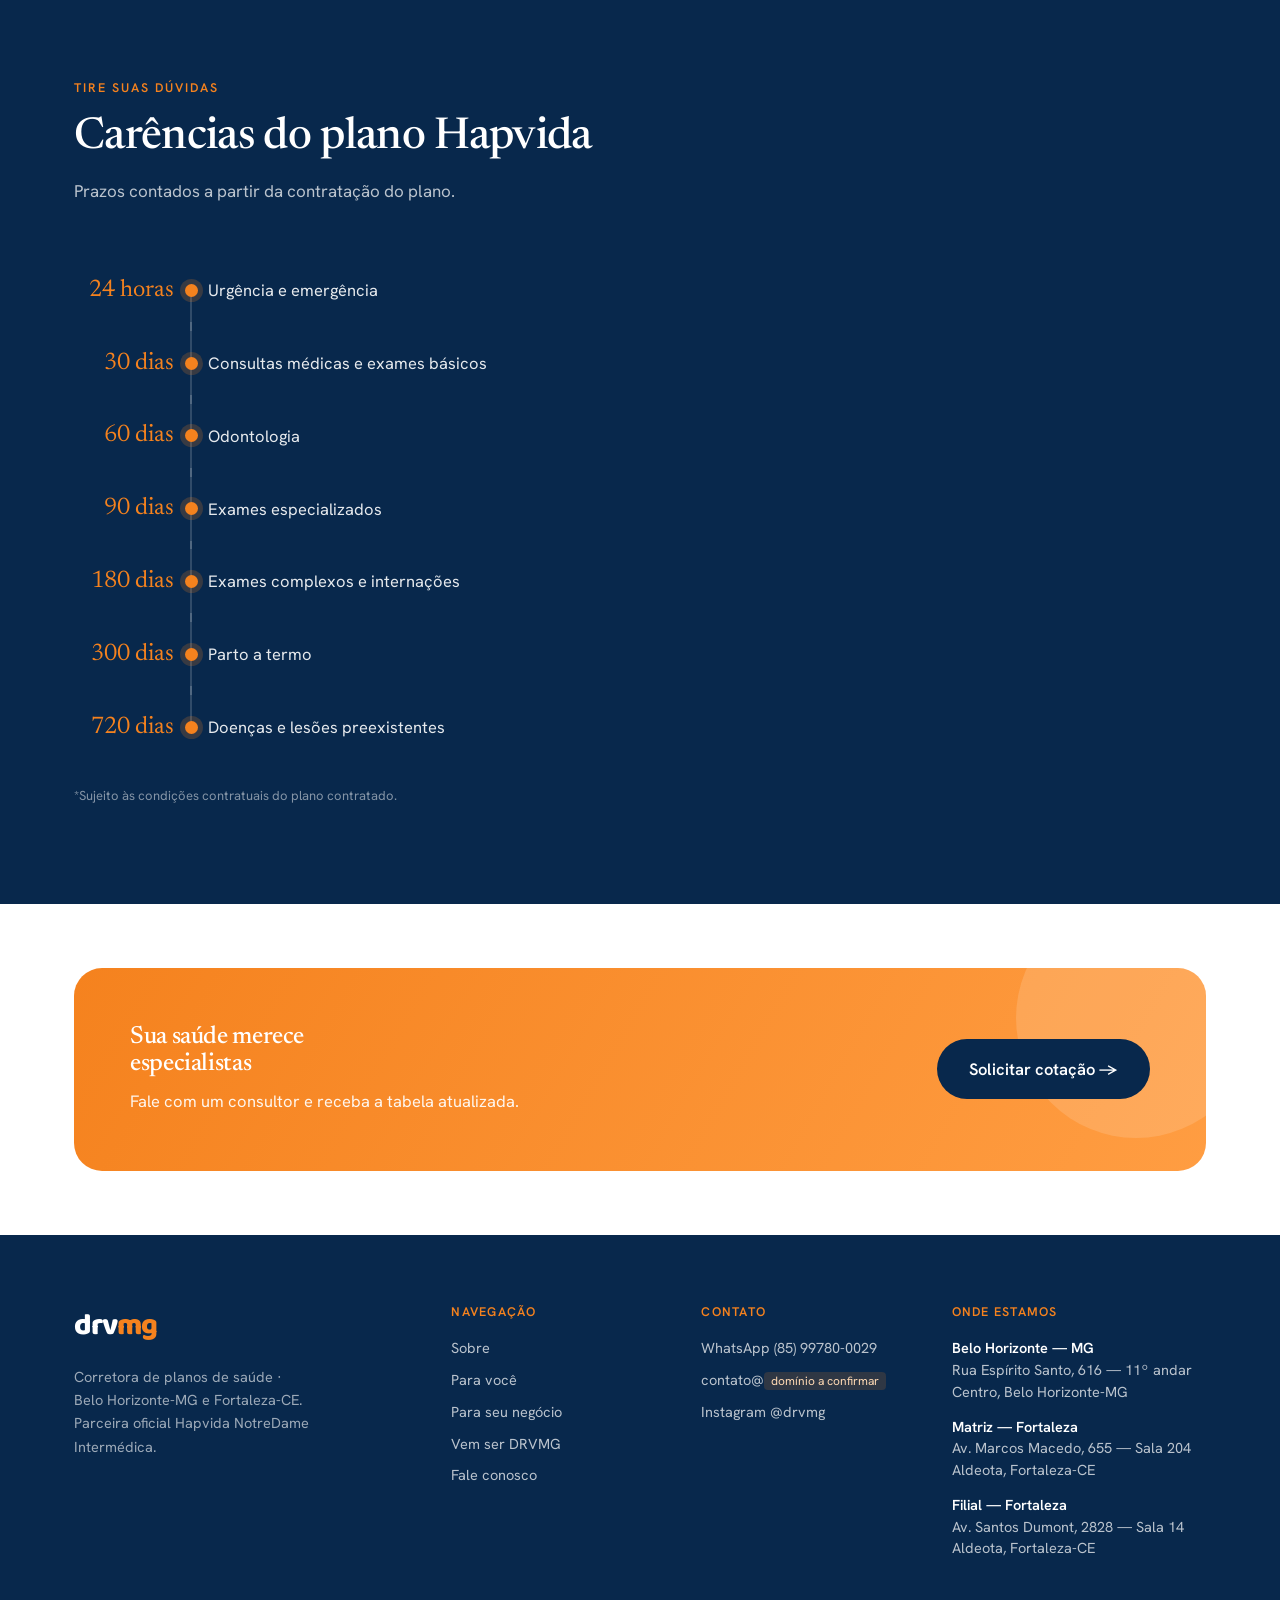
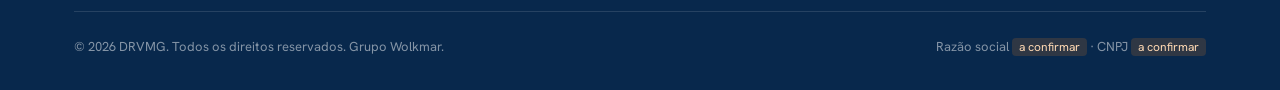
==== commit 2ee8000e: "Parceira oficial rebrand, Minas SEO focus, BH address, grammar fixes, 2x logo - 'Revendedora oficial" ====
--- a/index.html
+++ b/index.html
@@ -3,18 +3,46 @@
 <head>
 <meta charset="utf-8" />
 <meta name="viewport" content="width=device-width, initial-scale=1" />
-<title>DRVMG — Planos de Saúde Hapvida em Fortaleza | Revendedora Oficial</title>
-<meta name="description" content="Corretora certificação diamante no Hapvida NotreDame Intermédica. Planos individual, familiar e empresarial em Fortaleza-CE com atendimento consultivo." />
+<title>DRVMG — Planos de Saúde Hapvida em Minas Gerais | Parceira Oficial</title>
+<meta name="description" content="Corretora certificação diamante no Hapvida NotreDame Intermédica. Planos individual, familiar e empresarial em Minas Gerais com atendimento consultivo." />
 <link rel="preconnect" href="https://fonts.googleapis.com" />
 <link rel="preconnect" href="https://fonts.gstatic.com" crossorigin />
 <link href="https://fonts.googleapis.com/css2?family=Newsreader:ital,opsz,wght@0,6..72,300;0,6..72,400;0,6..72,500;1,6..72,400;1,6..72,500&family=Hanken+Grotesk:wght@400;500;600;700&display=swap" rel="stylesheet" />
 <link rel="stylesheet" href="assets/styles.css" />
+
+<!--seo:start-->
+<link rel="canonical" href="https://drvmg.com.br/" />
+<meta name="robots" content="index, follow, max-image-preview:large, max-snippet:-1" />
+<meta name="author" content="DRVMG" />
+<meta name="theme-color" content="#0061B5" />
+<meta name="geo.region" content="BR-MG" />
+<meta name="geo.placename" content="Minas Gerais" />
+<meta property="og:type" content="website" />
+<meta property="og:site_name" content="DRVMG" />
+<meta property="og:locale" content="pt_BR" />
+<meta property="og:url" content="https://drvmg.com.br/" />
+<meta property="og:title" content="DRVMG — Planos de Saúde Hapvida em Minas Gerais | Parceira Oficial" />
+<meta property="og:description" content="Corretora certificação diamante no Hapvida NotreDame Intermédica. Planos individual, familiar e empresarial em Minas Gerais com atendimento consultivo." />
+<meta property="og:image" content="https://drvmg.com.br/og-image.png" />
+<meta property="og:image:width" content="1200" />
+<meta property="og:image:height" content="630" />
+<meta property="og:image:alt" content="DRVMG — Planos de Saúde Hapvida" />
+<meta name="twitter:card" content="summary_large_image" />
+<meta name="twitter:title" content="DRVMG — Planos de Saúde Hapvida em Minas Gerais | Parceira Oficial" />
+<meta name="twitter:description" content="Corretora certificação diamante no Hapvida NotreDame Intermédica. Planos individual, familiar e empresarial em Minas Gerais com atendimento consultivo." />
+<meta name="twitter:image" content="https://drvmg.com.br/og-image.png" />
+<link rel="icon" href="/favicon.ico" sizes="any" />
+<link rel="icon" href="/favicon.svg" type="image/svg+xml" />
+<link rel="apple-touch-icon" href="/apple-touch-icon.png" />
+<link rel="manifest" href="/site.webmanifest" />
+<script type="application/ld+json">{"@context":"https://schema.org","@type":"InsuranceAgency","@id":"https://drvmg.com.br/#organizacao","name":"DRVMG","alternateName":"DRVMG Corretora de Planos de Saúde","url":"https://drvmg.com.br/","logo":"https://drvmg.com.br/icon-512.png","image":"https://drvmg.com.br/og-image.png","description":"Corretora certificação diamante no Hapvida NotreDame Intermédica. Planos individual, familiar e empresarial em Minas Gerais com atendimento consultivo.","telephone":"+55-85-99780-0029","foundingDate":"2015","priceRange":"$","areaServed":["Minas Gerais","Belo Horizonte","Fortaleza"],"address":[{"@type":"PostalAddress","streetAddress":"Rua Espírito Santo, 616 - 11º andar - Centro","addressLocality":"Belo Horizonte","addressRegion":"MG","addressCountry":"BR"},{"@type":"PostalAddress","streetAddress":"Av. Marcos Macedo, 655 - Sala 204 - Aldeota","addressLocality":"Fortaleza","addressRegion":"CE","postalCode":"60150-190","addressCountry":"BR"}],"sameAs":["https://instagram.com/drvmg"],"knowsAbout":["Planos de saúde","Hapvida NotreDame Intermédica","Plano empresarial","Plano familiar"]}</script>
+<!--seo:end-->
 </head>
 <body data-page="home">
 <main>
   <section class="hero">
     <div class="wrap"><div class="inner">
-      <span class="hpill rv"><span class="dm">◆</span> Revendedora oficial · Hapvida NotreDame Intermédica</span>
+      <span class="hpill rv"><span class="dm">◆</span> Parceira oficial · Hapvida NotreDame Intermédica</span>
       <h1 class="rv d1">Especialistas em planos de saúde, doutores em <span class="mk">Vendas</span>.</h1>
       <p class="lede rv d2">Consultoria de verdade na hora de contratar seu plano — do individual ao empresarial, com a maior rede exclusiva do Norte e Nordeste.</p>
       <div class="hero-cta rv d3">
@@ -27,7 +55,7 @@
   <div class="wrap">
     <div class="statbar rv">
       <div class="stat"><div class="n">85</div><div class="t">hospitais próprios</div></div>
-      <div class="stat"><div class="n">77</div><div class="t">pronto atendimentos</div></div>
+      <div class="stat"><div class="n">77</div><div class="t">prontos atendimentos</div></div>
       <div class="stat"><div class="n">331</div><div class="t">clínicas</div></div>
       <div class="stat"><div class="n">271</div><div class="t">unidades de diagnóstico</div></div>
     </div>
@@ -92,8 +120,8 @@
     <div class="wrap">
       <div class="sechead center rv"><span class="over">Diferenciais Hapvida</span><h2>Tudo o que você ganha com a maior rede do Nordeste</h2></div>
       <div class="bengrid">
-        <div class="ben rv"><div class="ix">01</div><h4>Rede exclusiva</h4><p>85 hospitais próprios, 77 pronto atendimentos, 331 clínicas e 271 unidades de diagnóstico.</p></div>
-        <div class="ben rv d1"><div class="ix">02</div><h4>Odontologia inclusa</h4><p>Cobertura preventiva, diagnóstica e urgência 24h em âmbito nacional.</p></div>
+        <div class="ben rv"><div class="ix">01</div><h4>Rede exclusiva</h4><p>85 hospitais próprios, 77 prontos atendimentos, 331 clínicas e 271 unidades de diagnóstico.</p></div>
+        <div class="ben rv d1"><div class="ix">02</div><h4>Odontologia inclusa</h4><p>Cobertura preventiva, diagnóstica e de urgência 24h em âmbito nacional.</p></div>
         <div class="ben rv d2"><div class="ix">03</div><h4>Agendamento online</h4><p>Consultas, autorizações e atendimento por chat na palma da mão.</p></div>
         <div class="ben rv"><div class="ix">04</div><h4>Maior rede pediátrica</h4><p>Infraestrutura pediátrica especializada, com UTI neonatal.</p></div>
         <div class="ben rv d1"><div class="ix">05</div><h4>Contact center 24h</h4><p>Agendamentos e autorizações a qualquer hora, todos os dias.</p></div>
--- a/assets/styles.css
+++ b/assets/styles.css
@@ -41,7 +41,7 @@
 /* header */
 .site-head{position:fixed;top:0;left:0;right:0;z-index:60;transition:background .3s ease,box-shadow .3s ease}
 .site-head .wrap{display:flex;align-items:center;justify-content:space-between;height:var(--head-h)}
-.brand{font-family:var(--logo);font-weight:800;font-size:27px;letter-spacing:-.03em;color:#fff;transition:color .3s ease;line-height:1}
+.brand{font-family:var(--logo);font-weight:800;font-size:54px;letter-spacing:-.03em;color:#fff;transition:color .3s ease;line-height:1}
 .brand span{color:var(--orange)}
 .nav{display:flex;align-items:center;gap:30px}
 .navlink{font-size:15px;font-weight:500;color:rgba(255,255,255,.82);position:relative;padding:4px 0;transition:color .3s ease}
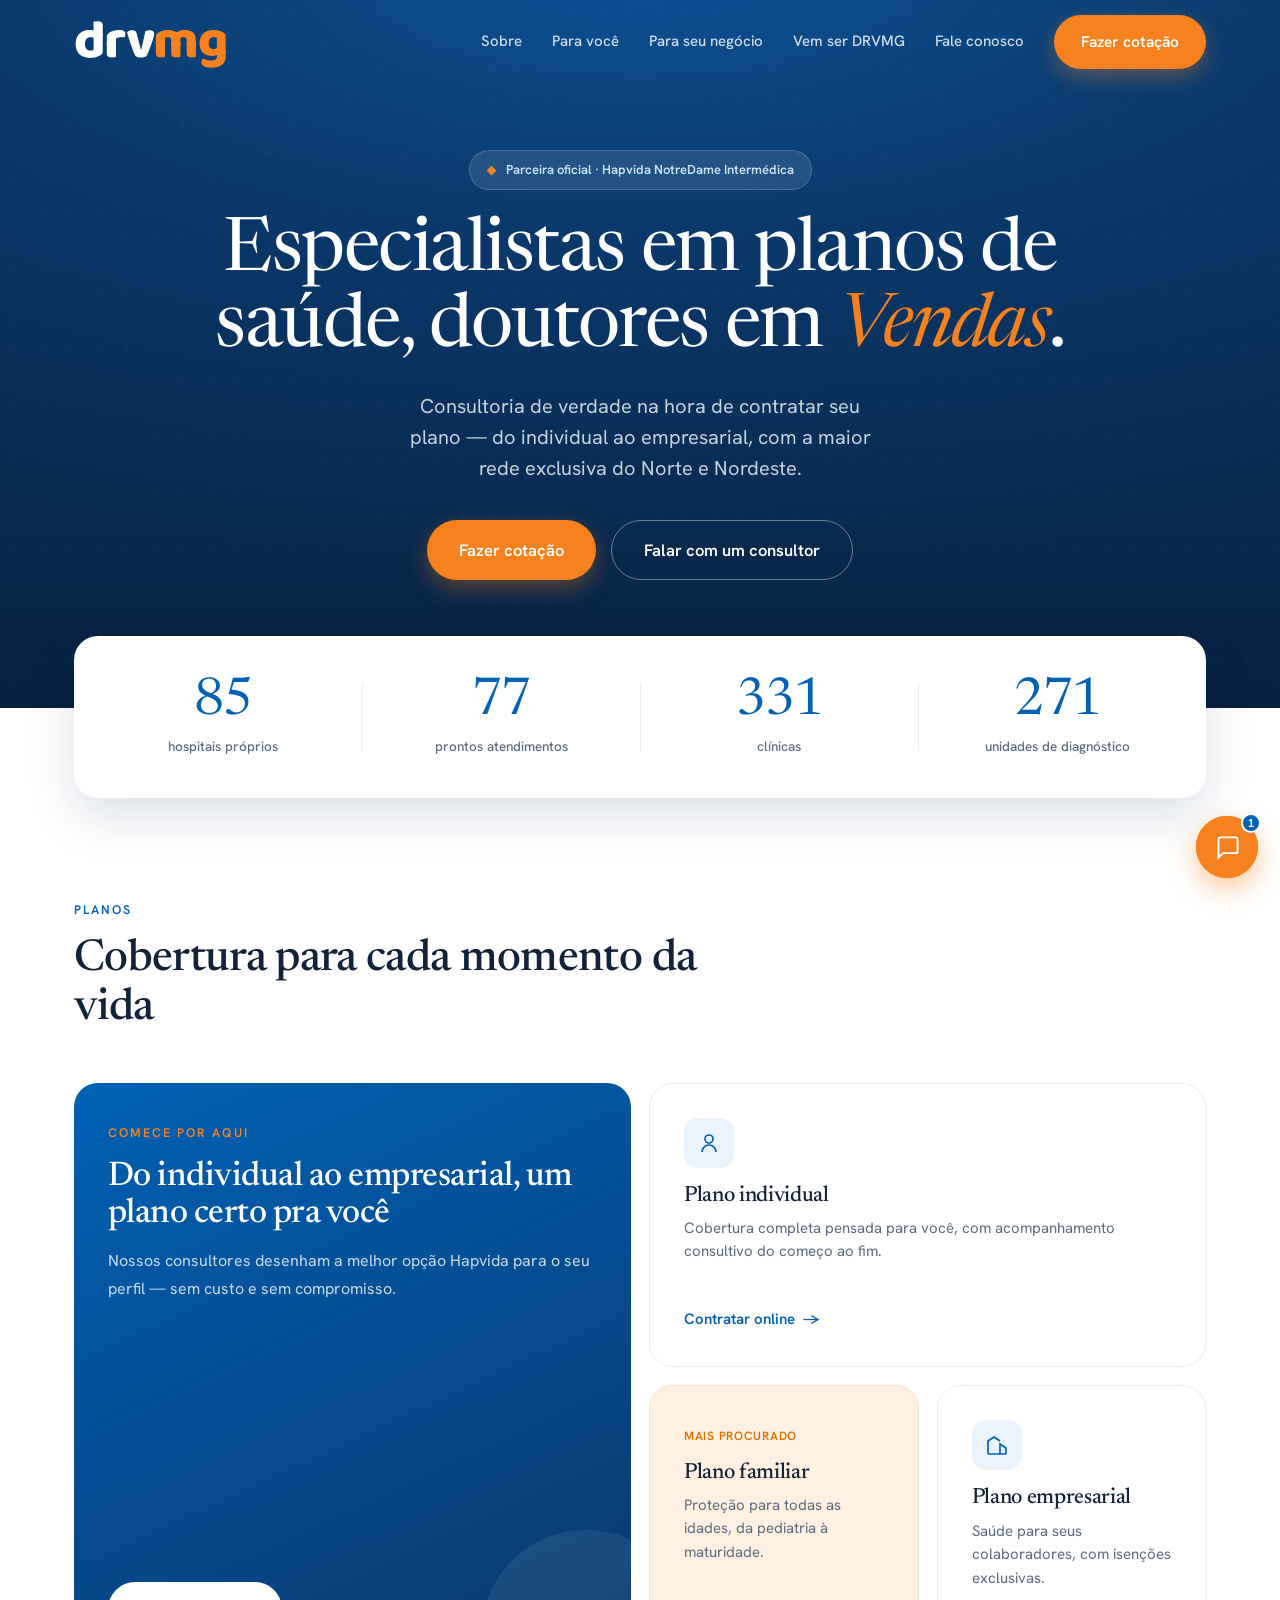
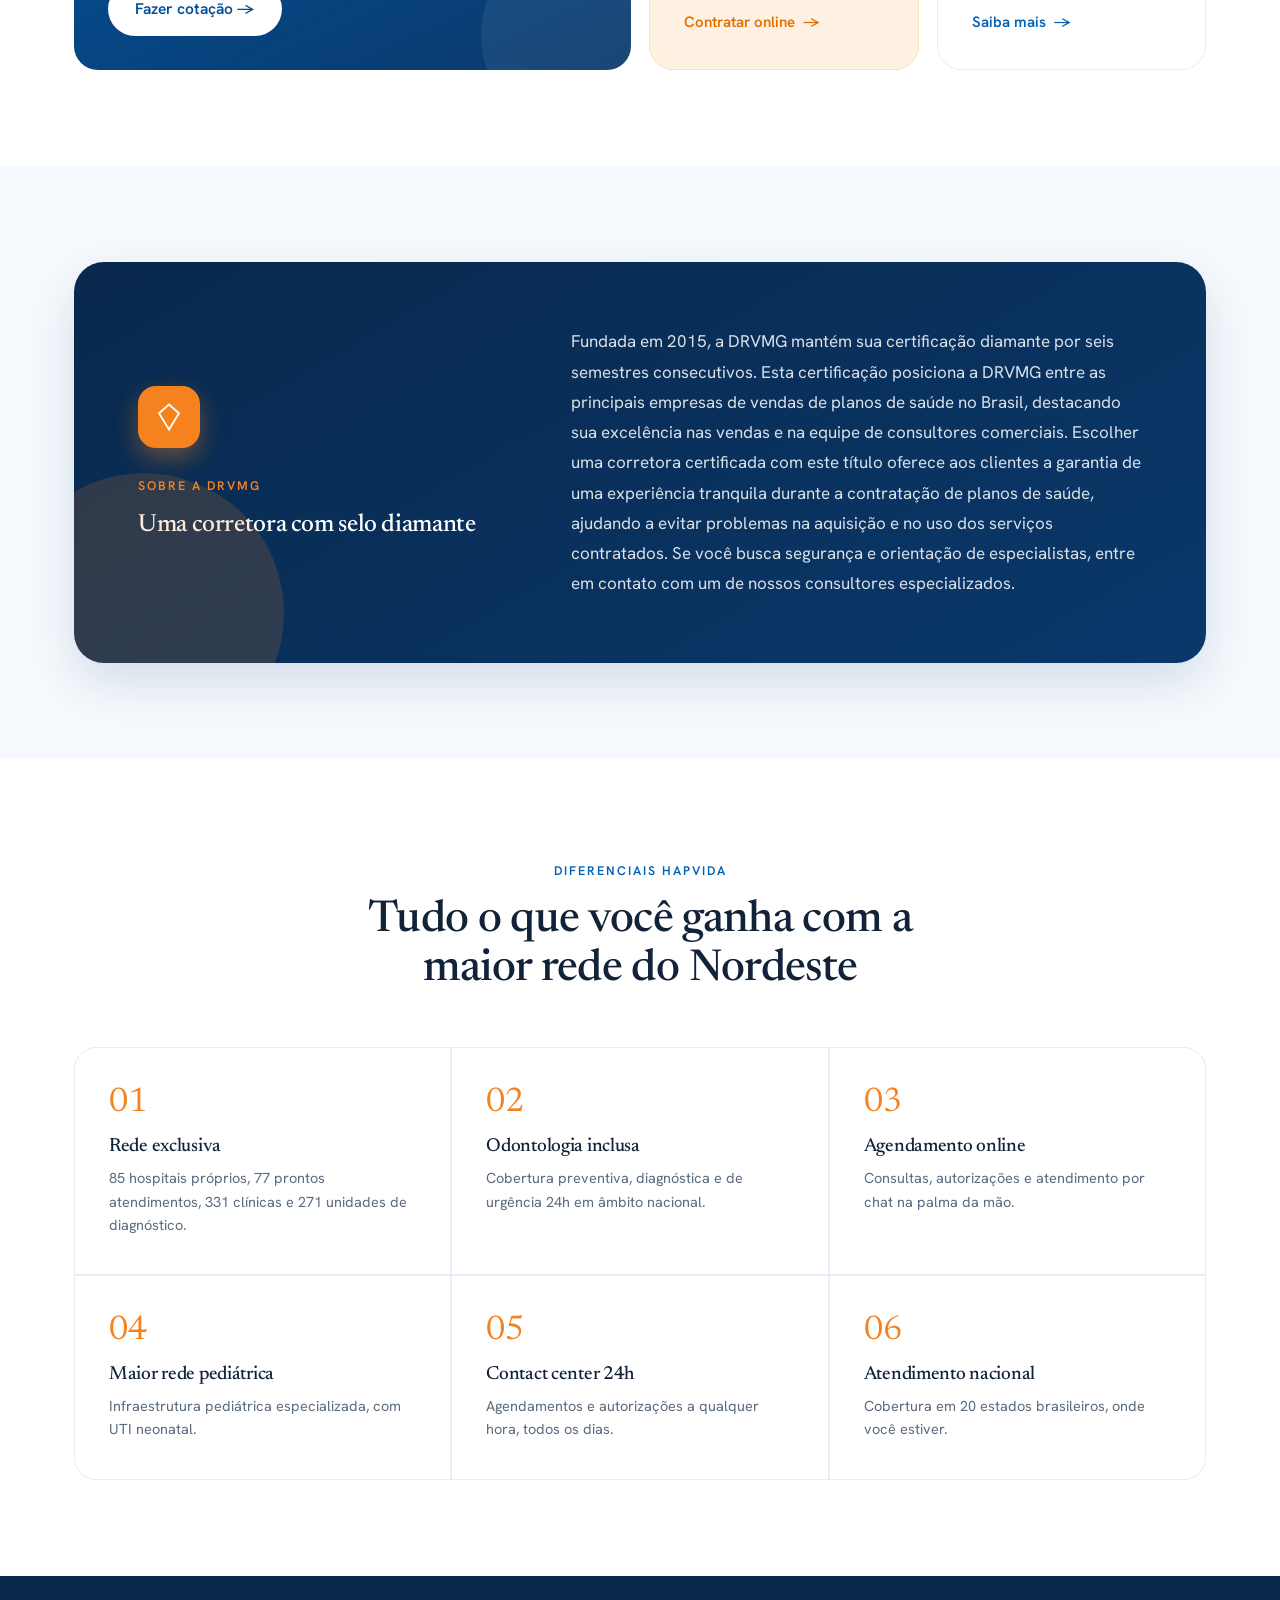
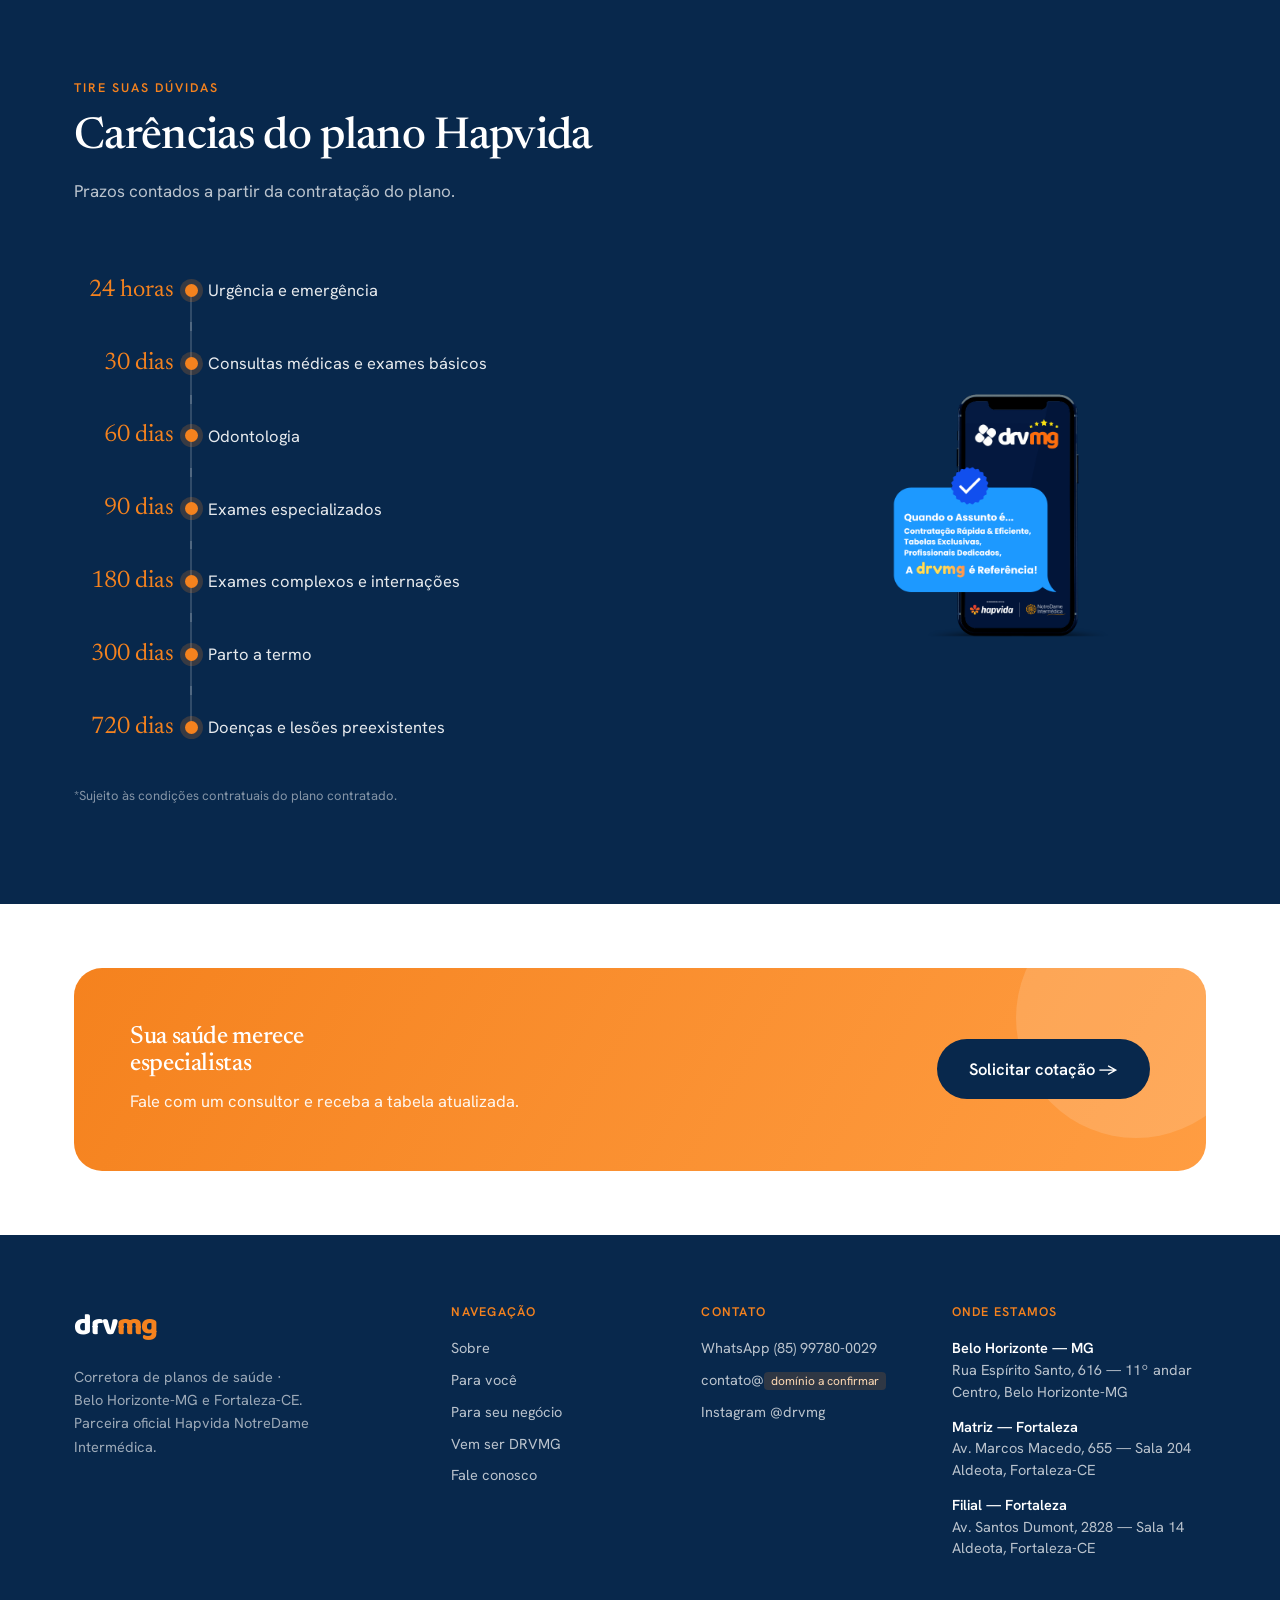
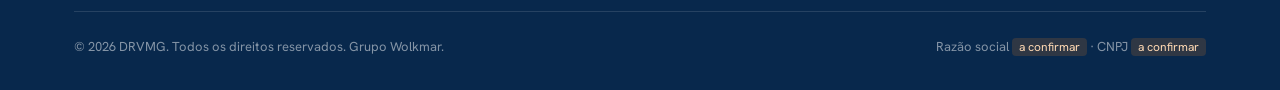
==== commit 520fbb02: "Add DRVMG reference image beside carencias timeline Two-column layout in the Carencias section (home" ====
--- a/index.html
+++ b/index.html
@@ -133,6 +133,7 @@
   <section class="pad care">
     <div class="wrap">
       <div class="sechead rv"><span class="over" style="color:var(--orange)">Tire suas dúvidas</span><h2>Carências do plano Hapvida</h2><p>Prazos contados a partir da contratação do plano.</p></div>
+      <div class="care-grid">
       <div class="tline rv d1">
         <div class="titem"><div class="pz">24 horas</div><div class="cnx"><span class="dot"></span></div><div class="cv">Urgência e emergência</div></div>
         <div class="titem"><div class="pz">30 dias</div><div class="cnx"><span class="dot"></span></div><div class="cv">Consultas médicas e exames básicos</div></div>
@@ -141,6 +142,8 @@
         <div class="titem"><div class="pz">180 dias</div><div class="cnx"><span class="dot"></span></div><div class="cv">Exames complexos e internações</div></div>
         <div class="titem"><div class="pz">300 dias</div><div class="cnx"><span class="dot"></span></div><div class="cv">Parto a termo</div></div>
         <div class="titem"><div class="pz">720 dias</div><div class="cnx"><span class="dot"></span></div><div class="cv">Doenças e lesões preexistentes</div></div>
+      </div>
+      <div class="care-media rv d2"><img src="assets/carencias-drvmg.png" alt="DRVMG — parceira oficial Hapvida NotreDame Intermédica: contratação rápida e eficiente, tabelas exclusivas e profissionais dedicados." loading="lazy" width="1366" height="768"></div>
       </div>
       <p class="carenote">*Sujeito às condições contratuais do plano contratado.</p>
     </div>
--- a/assets/styles.css
+++ b/assets/styles.css
@@ -154,6 +154,11 @@
 .titem .dot{width:13px;height:13px;border-radius:50%;background:var(--orange);box-shadow:0 0 0 5px rgba(245,130,30,.2);position:relative;z-index:1}
 .titem .cv{font-size:16.5px;color:rgba(255,255,255,.9)}
 .carenote{margin-top:22px;font-size:13px;color:rgba(255,255,255,.5)}
+.care-grid{display:grid;grid-template-columns:1.02fr .98fr;gap:32px;align-items:center}
+.care-grid .tline{max-width:none}
+.care-media{display:flex;justify-content:center;align-items:center}
+.care-media img{width:100%;max-width:600px;height:auto;display:block}
+@media(max-width:920px){.care-grid{grid-template-columns:1fr;gap:14px}.care-media img{max-width:440px}}
 
 /* cta band */
 .bandcard{background:linear-gradient(120deg,var(--orange),#ff9d42);border-radius:28px;padding:56px;display:flex;align-items:center;justify-content:space-between;gap:36px;flex-wrap:wrap;position:relative;overflow:hidden}
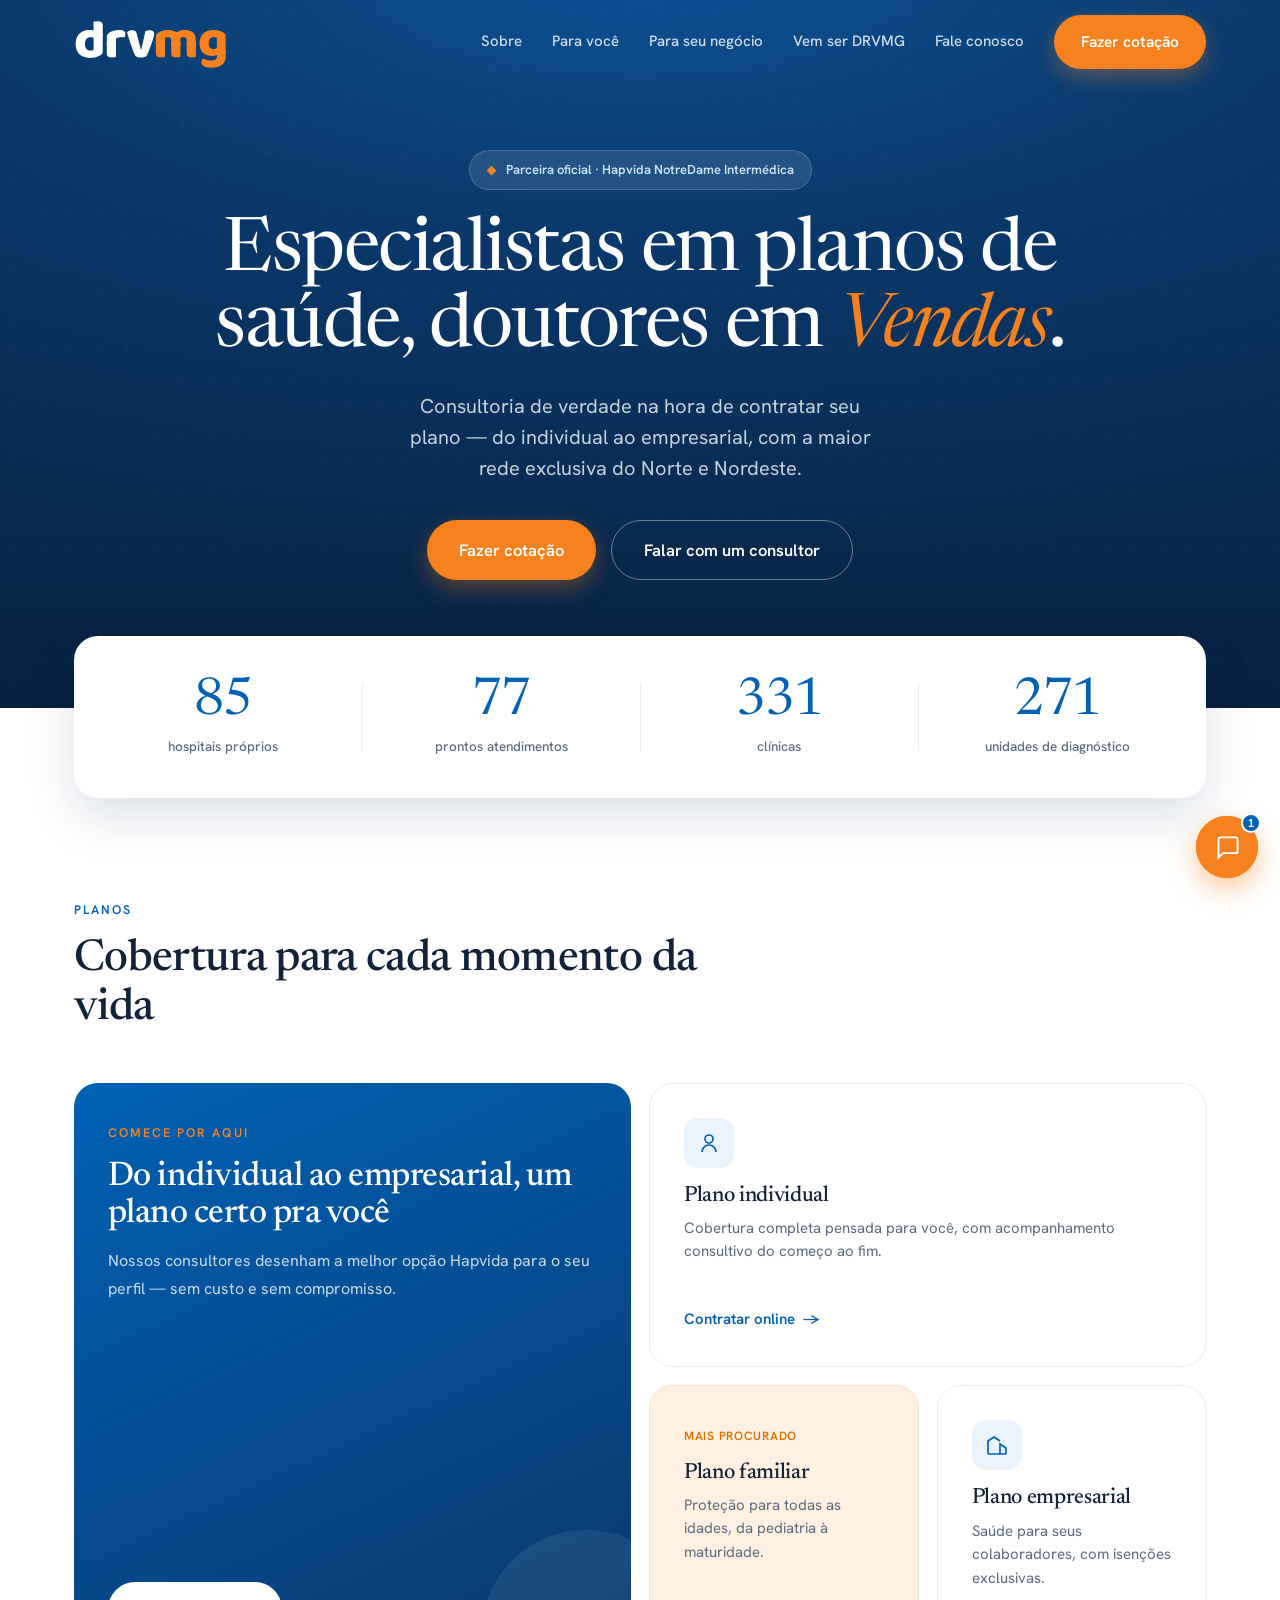
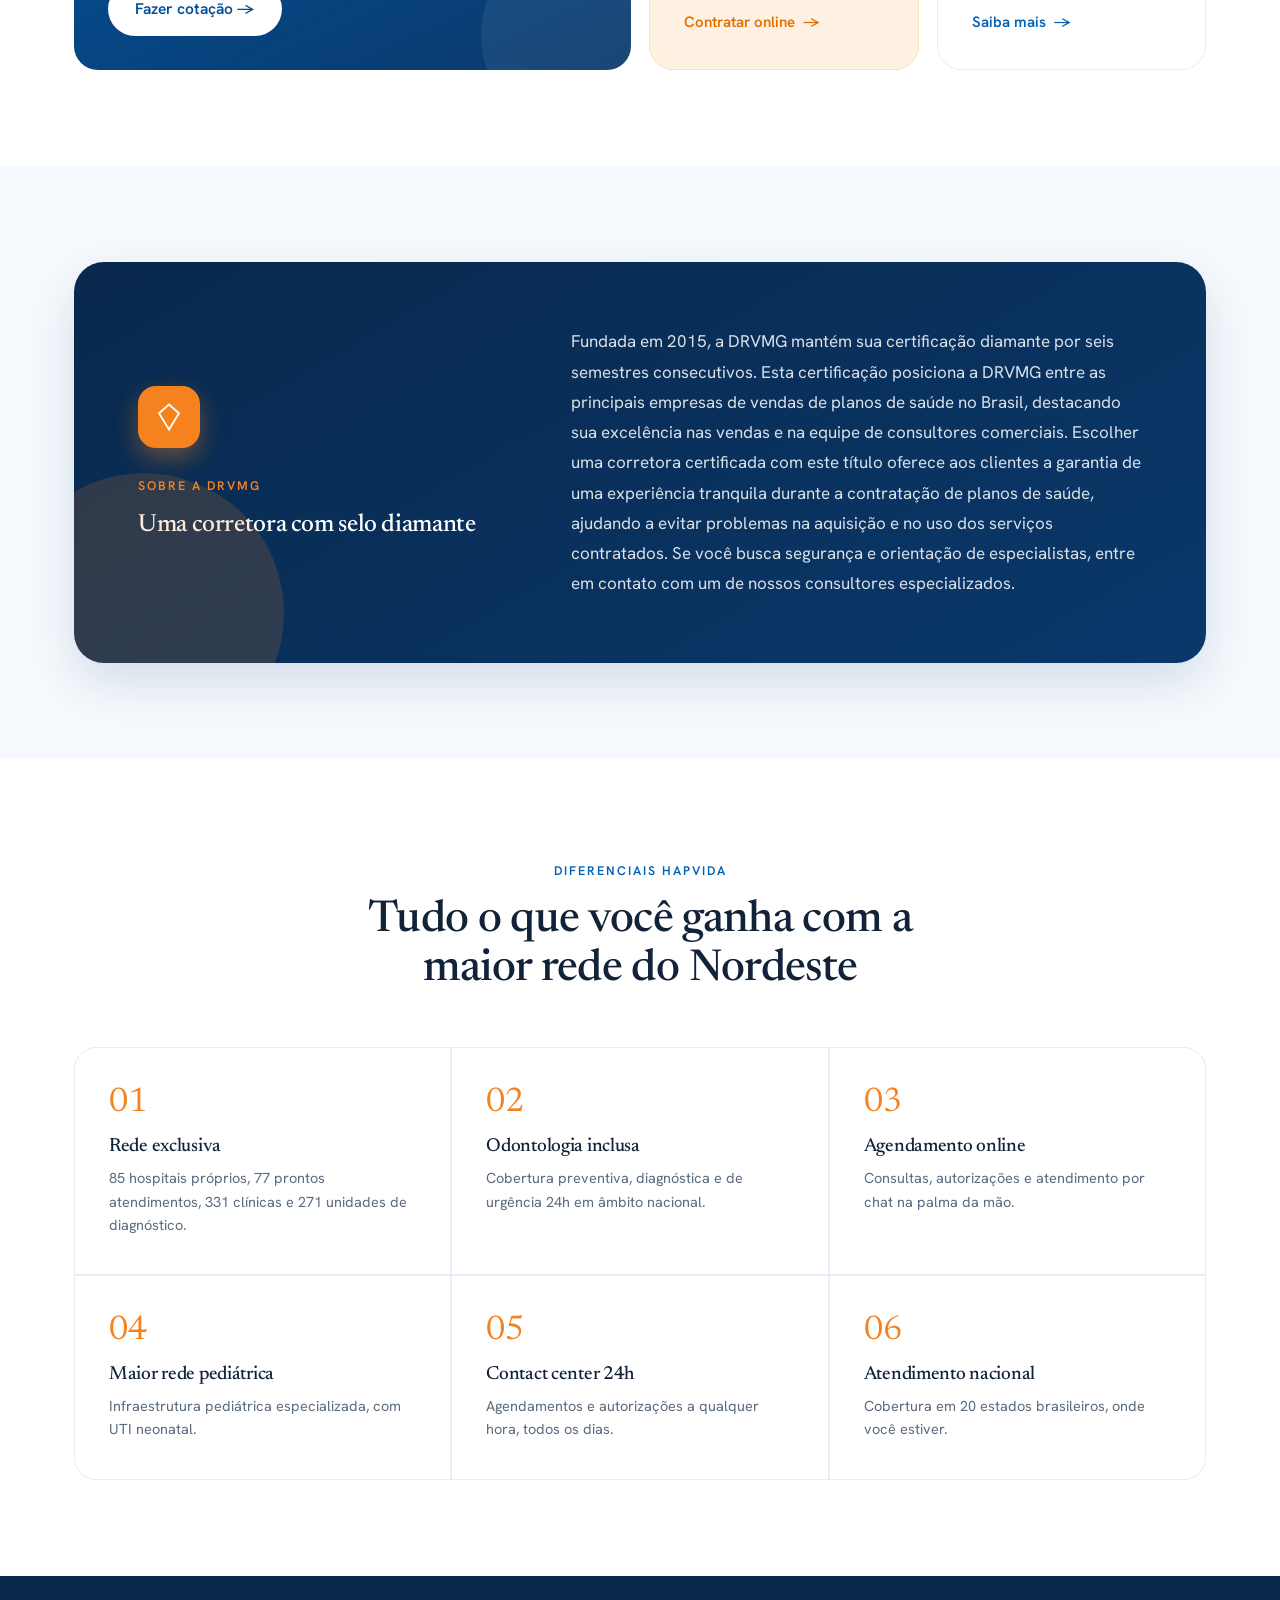
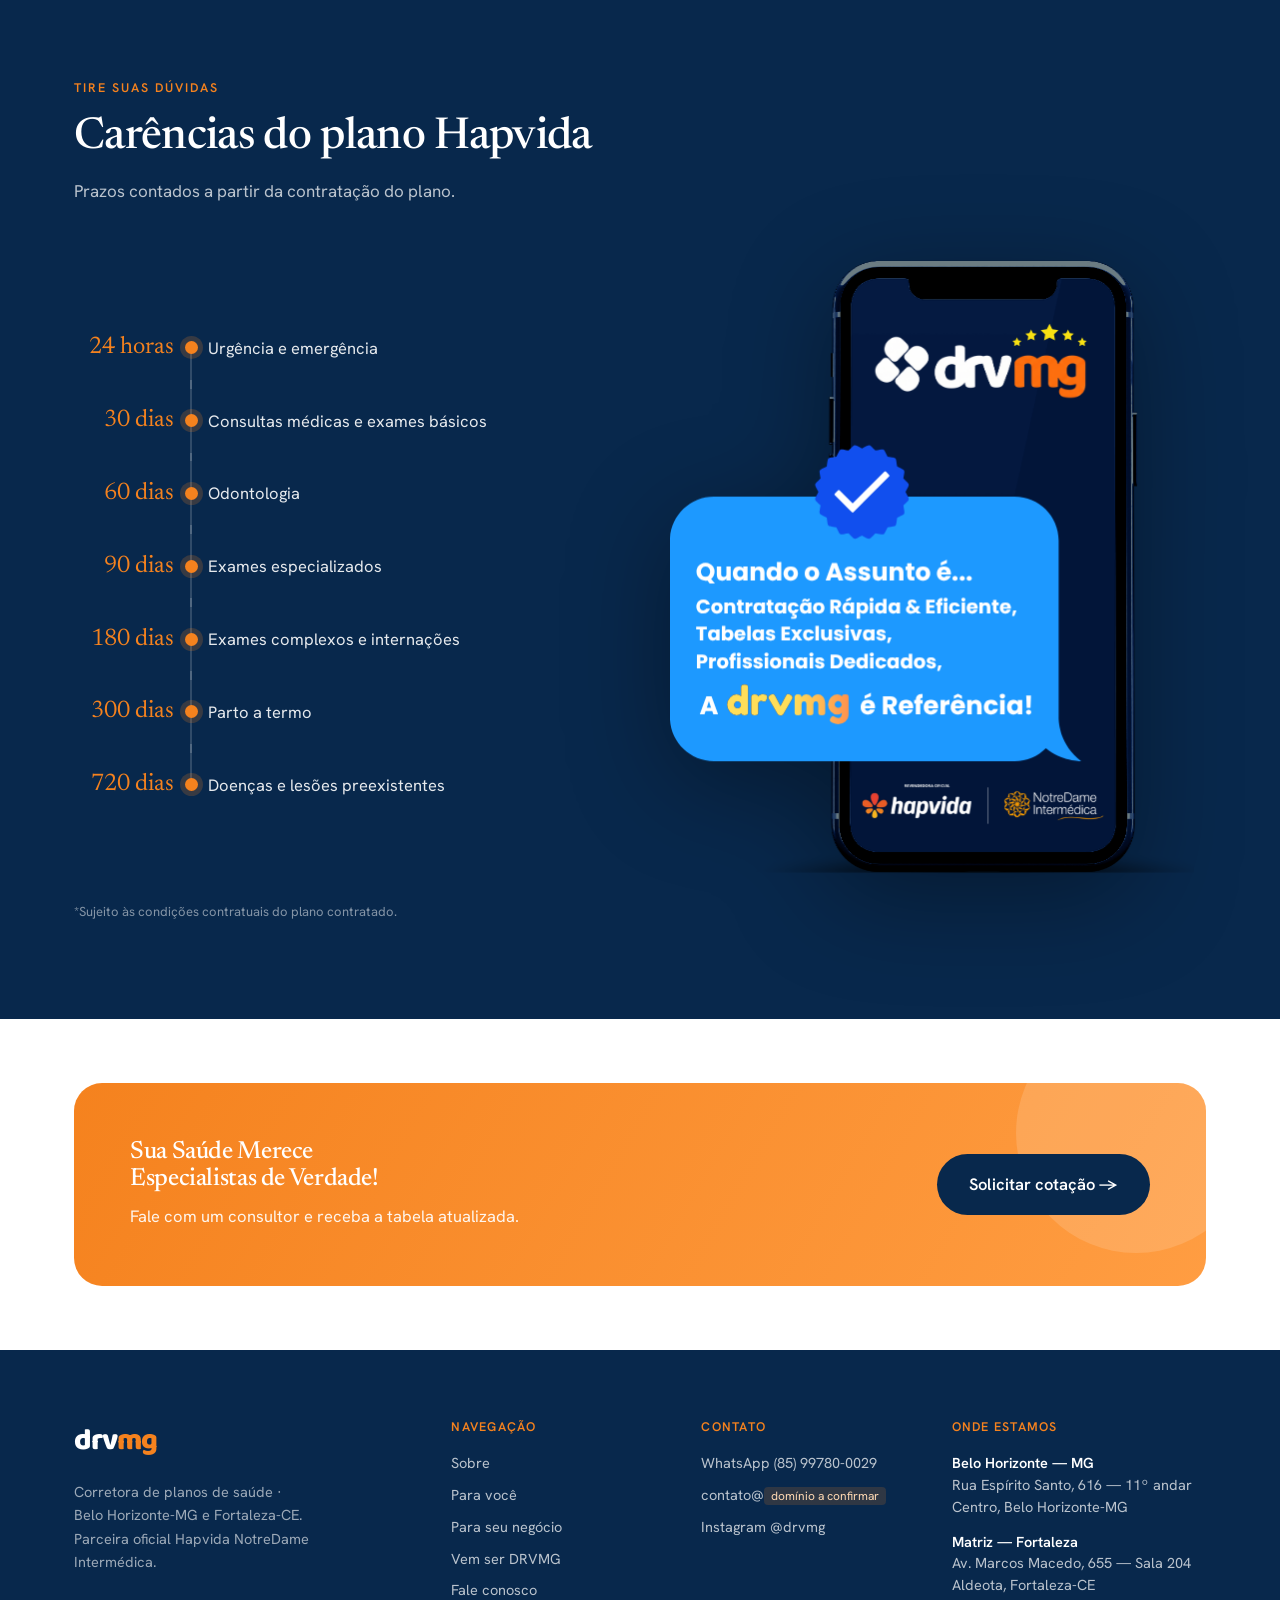
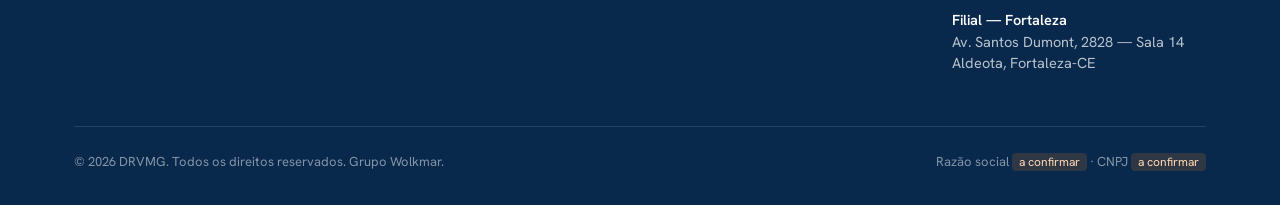
==== commit 1554d13c: "Update home CTA heading to 'Sua Saúde Merece Especialistas de Verdade!' Co-Authored-By: Claude Opus " ====
--- a/index.html
+++ b/index.html
@@ -152,7 +152,7 @@
   <section class="pad-sm">
     <div class="wrap">
       <div class="bandcard rv">
-        <div><h2>Sua saúde merece especialistas</h2><p>Fale com um consultor e receba a tabela atualizada.</p></div>
+        <div><h2>Sua Saúde Merece Especialistas de Verdade!</h2><p>Fale com um consultor e receba a tabela atualizada.</p></div>
         <a class="btn btn-dk" href="cotacao.html">Solicitar cotação →</a>
       </div>
     </div>
--- a/assets/styles.css
+++ b/assets/styles.css
@@ -154,11 +154,11 @@
 .titem .dot{width:13px;height:13px;border-radius:50%;background:var(--orange);box-shadow:0 0 0 5px rgba(245,130,30,.2);position:relative;z-index:1}
 .titem .cv{font-size:16.5px;color:rgba(255,255,255,.9)}
 .carenote{margin-top:22px;font-size:13px;color:rgba(255,255,255,.5)}
-.care-grid{display:grid;grid-template-columns:1.02fr .98fr;gap:32px;align-items:center}
+.care-grid{display:grid;grid-template-columns:1fr 1fr;gap:24px;align-items:center}
 .care-grid .tline{max-width:none}
 .care-media{display:flex;justify-content:center;align-items:center}
-.care-media img{width:100%;max-width:600px;height:auto;display:block}
-@media(max-width:920px){.care-grid{grid-template-columns:1fr;gap:14px}.care-media img{max-width:440px}}
+.care-media img{width:100%;max-width:530px;height:auto;display:block;filter:drop-shadow(0 24px 50px rgba(0,0,0,.35))}
+@media(max-width:920px){.care-grid{grid-template-columns:1fr;gap:8px}.care-media img{max-width:420px}}
 
 /* cta band */
 .bandcard{background:linear-gradient(120deg,var(--orange),#ff9d42);border-radius:28px;padding:56px;display:flex;align-items:center;justify-content:space-between;gap:36px;flex-wrap:wrap;position:relative;overflow:hidden}
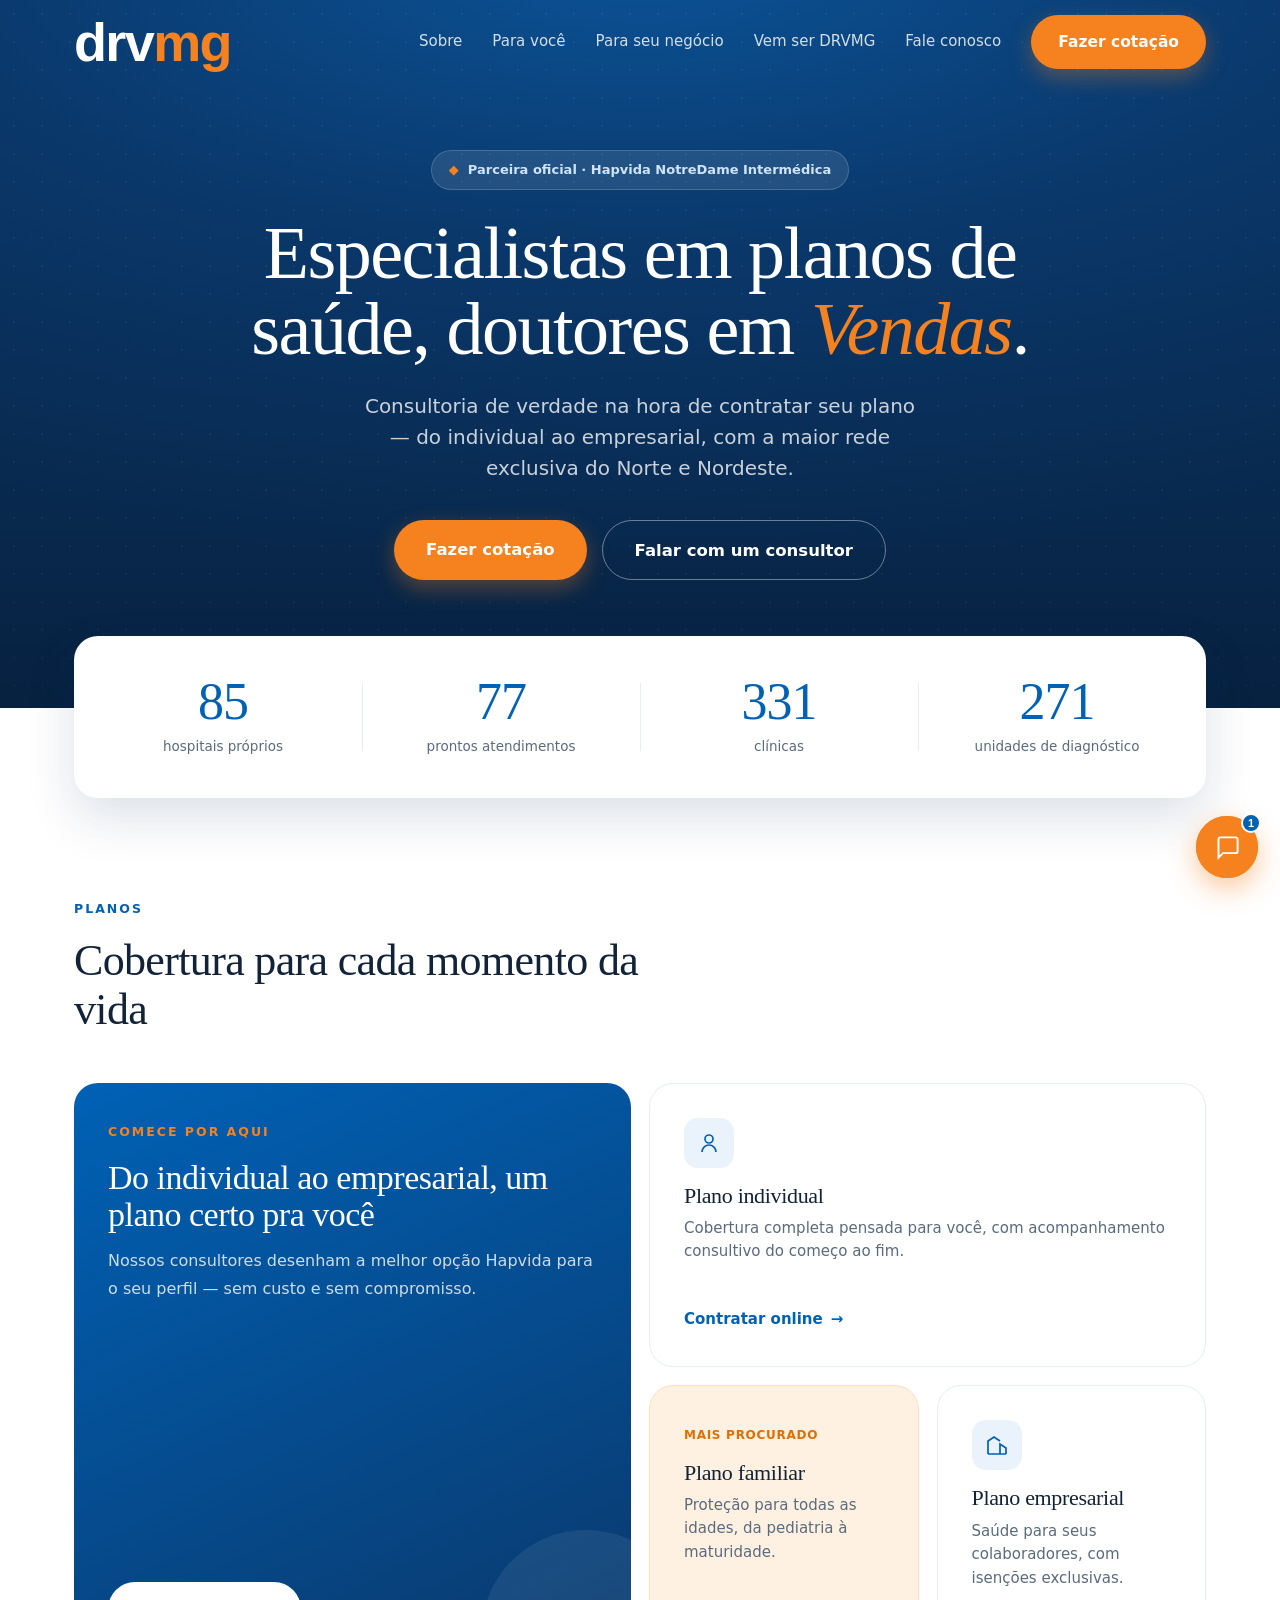
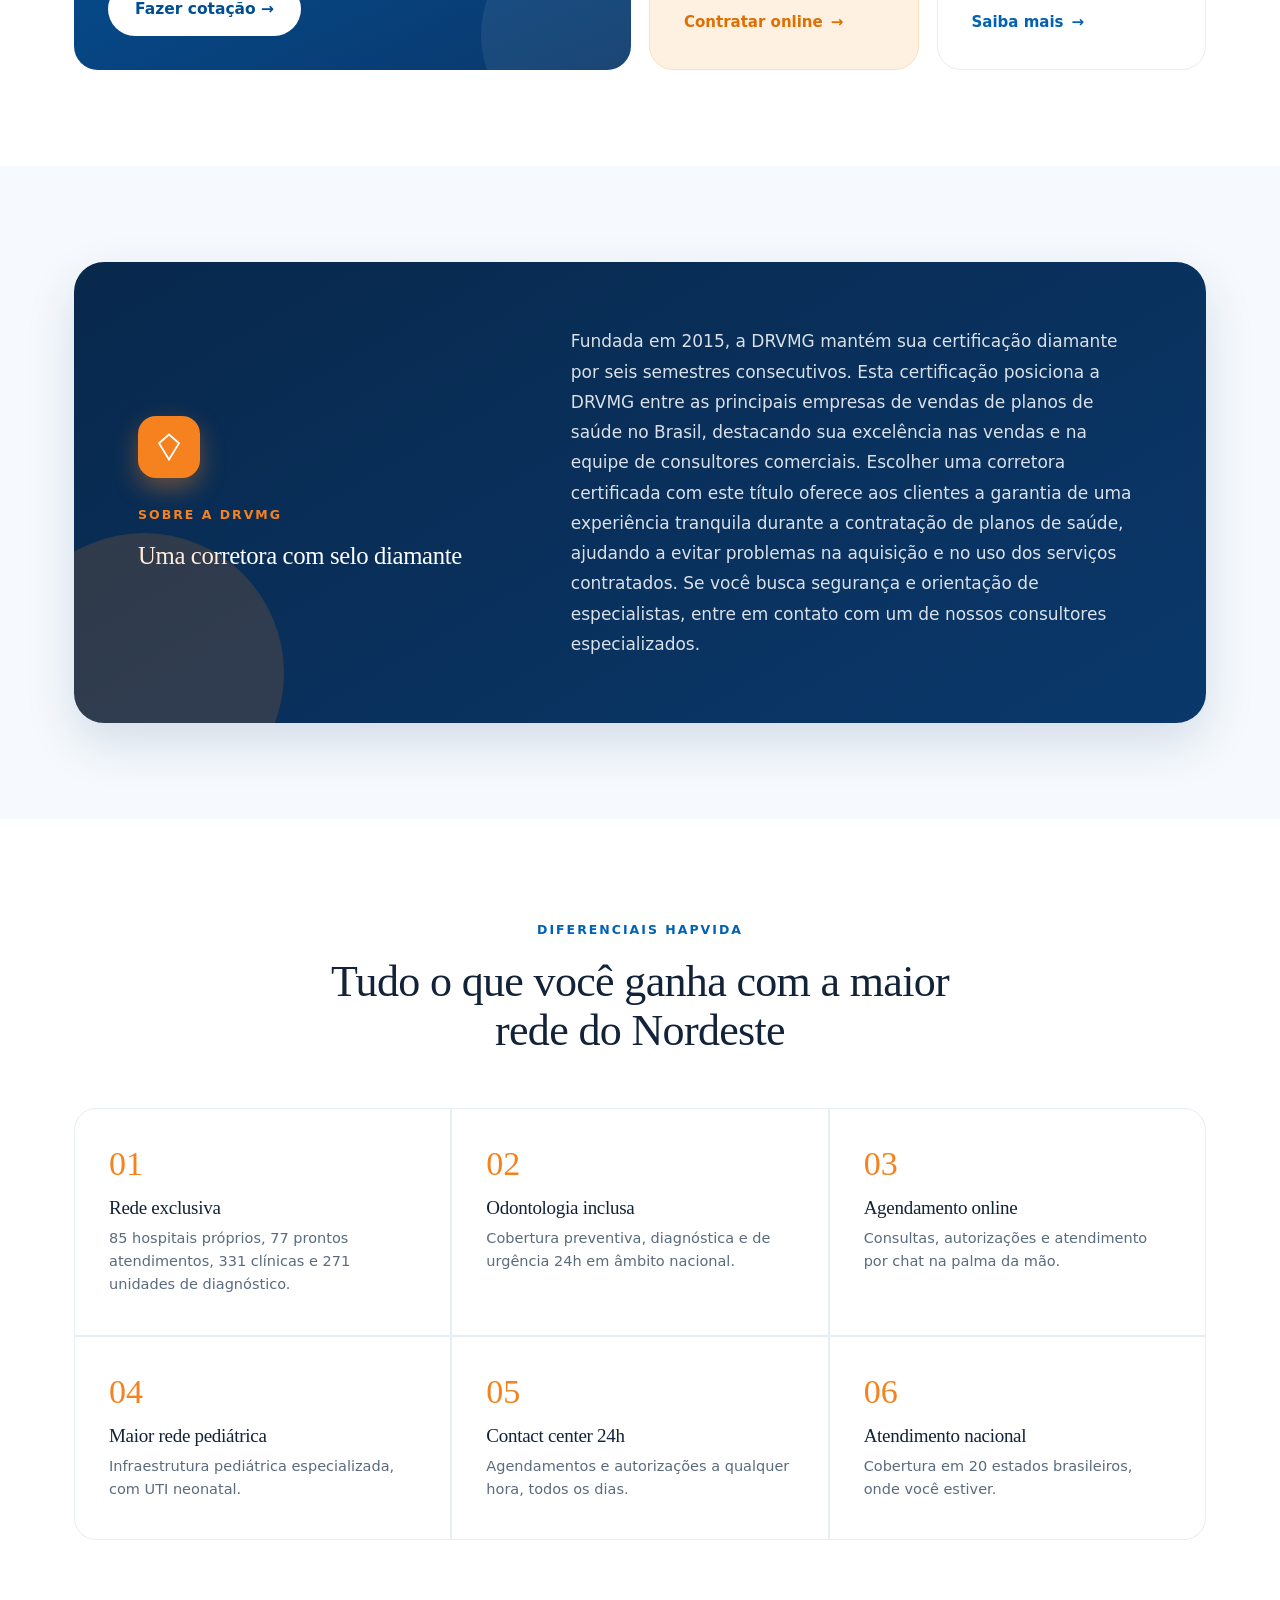
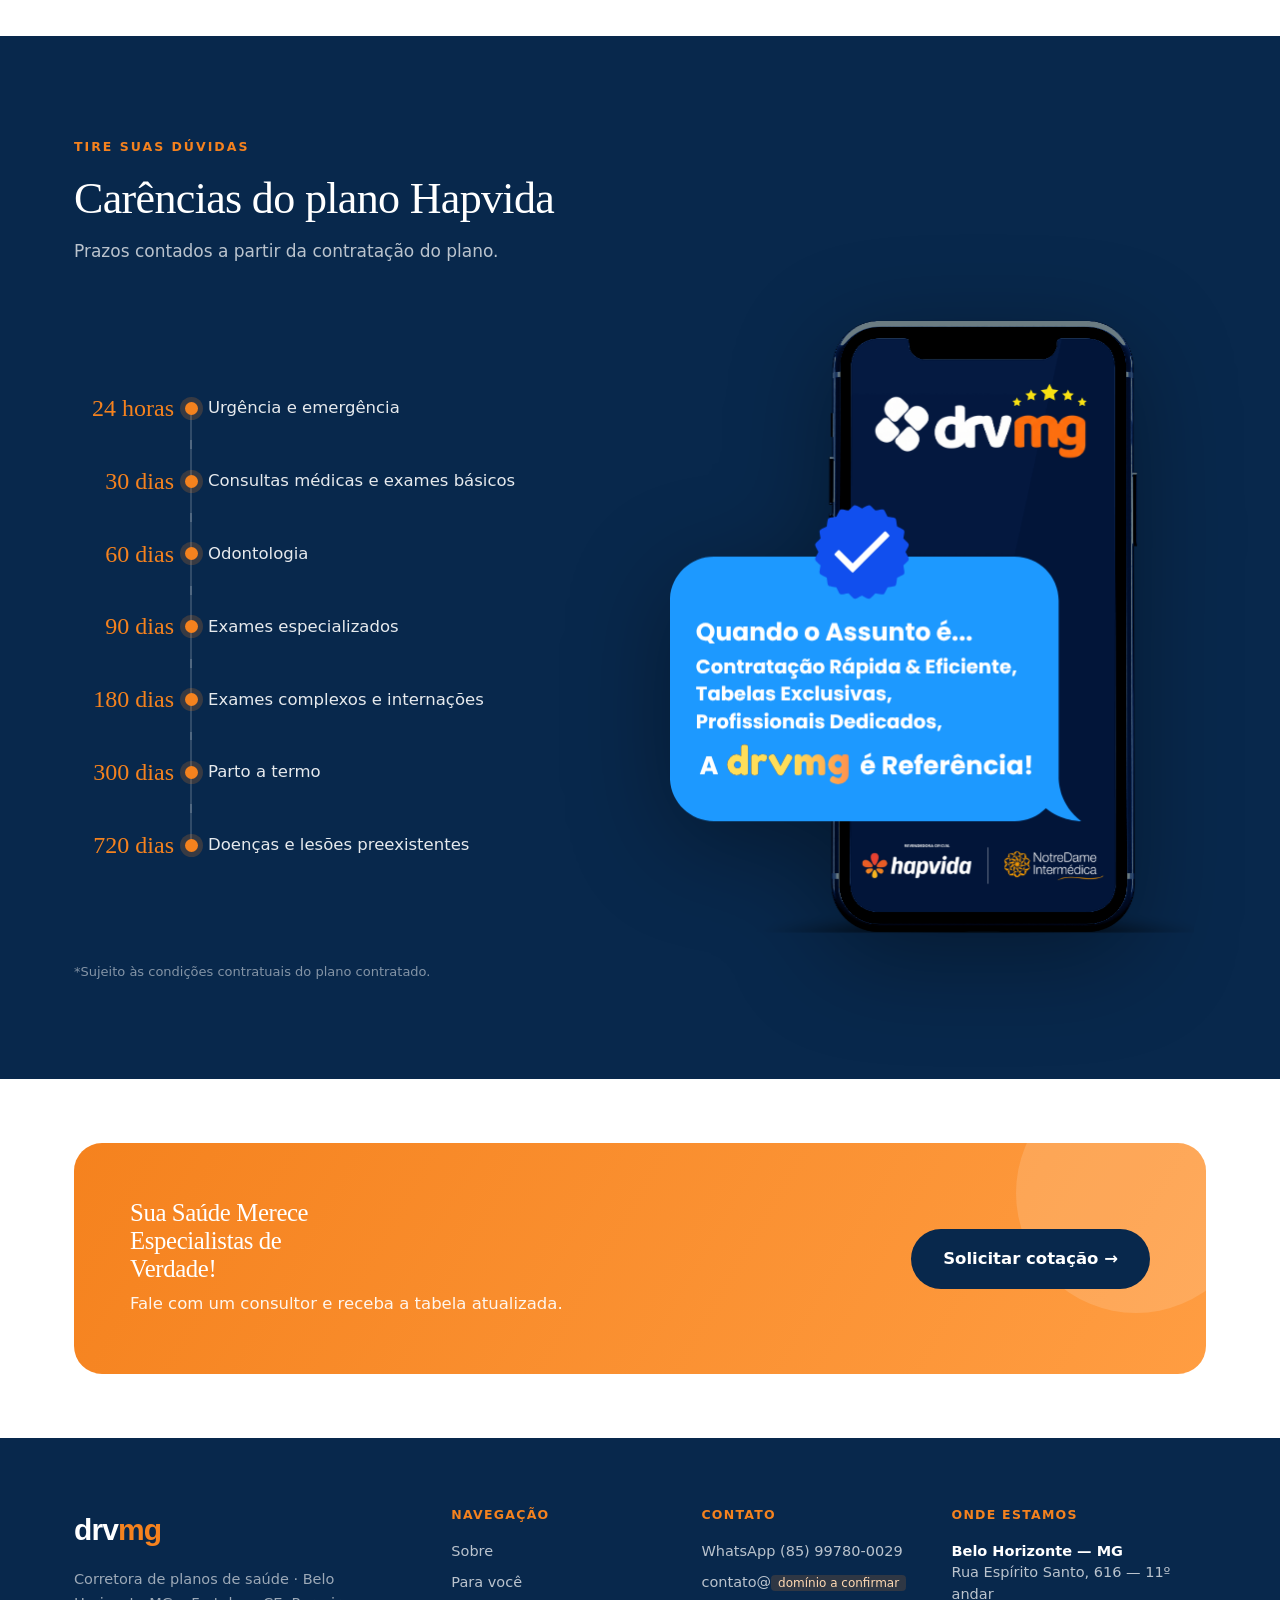
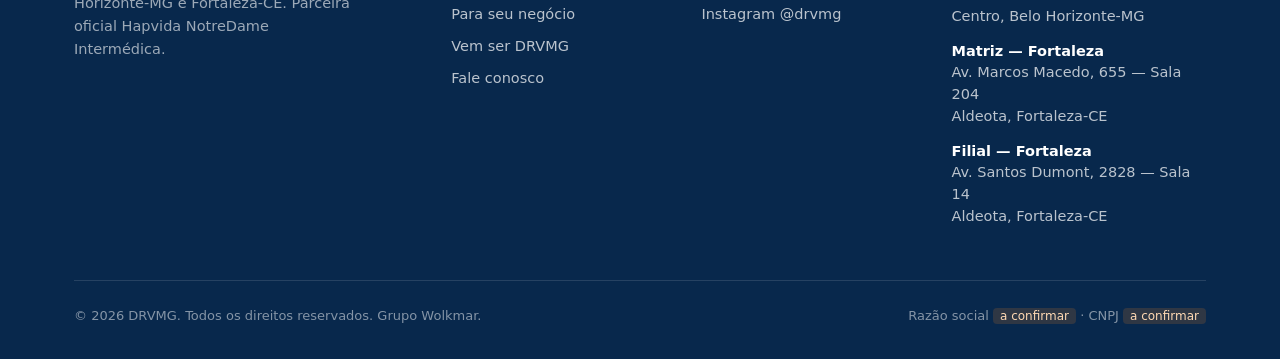
==== commit 21ef0fc4: "Security hardening from audit: fix self-XSS, robust wa.me, CSP, noreferrer - Escape user input in qu" ====
--- a/index.html
+++ b/index.html
@@ -15,6 +15,8 @@
 <meta name="robots" content="index, follow, max-image-preview:large, max-snippet:-1" />
 <meta name="author" content="DRVMG" />
 <meta name="theme-color" content="#0061B5" />
+<meta name="referrer" content="strict-origin-when-cross-origin" />
+<meta http-equiv="Content-Security-Policy" content="default-src 'self'; script-src 'self' 'unsafe-inline'; style-src 'self' 'unsafe-inline' https://fonts.googleapis.com; font-src 'self' https://fonts.gstatic.com; img-src 'self' data:; connect-src 'self'; base-uri 'self'; form-action 'self'; frame-ancestors 'none'; object-src 'none'" />
 <meta name="geo.region" content="BR-MG" />
 <meta name="geo.placename" content="Minas Gerais" />
 <meta property="og:type" content="website" />
